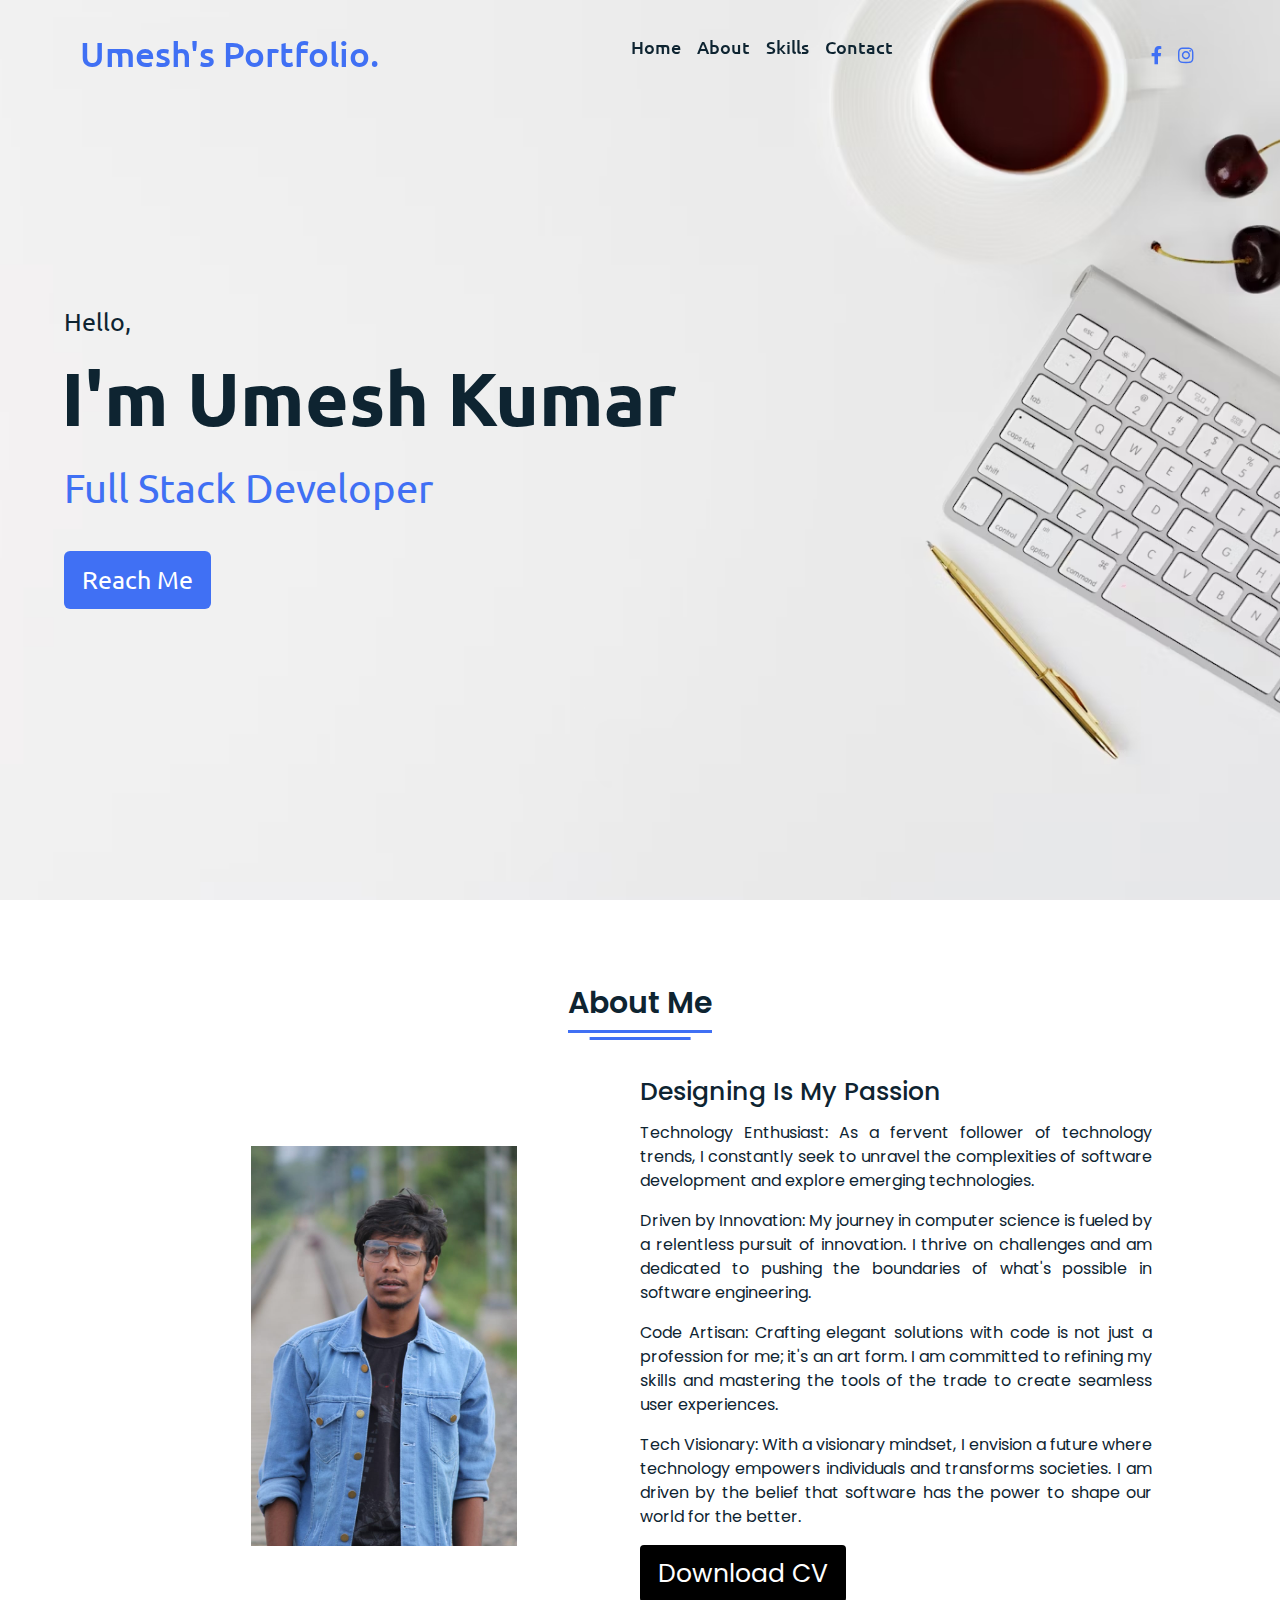
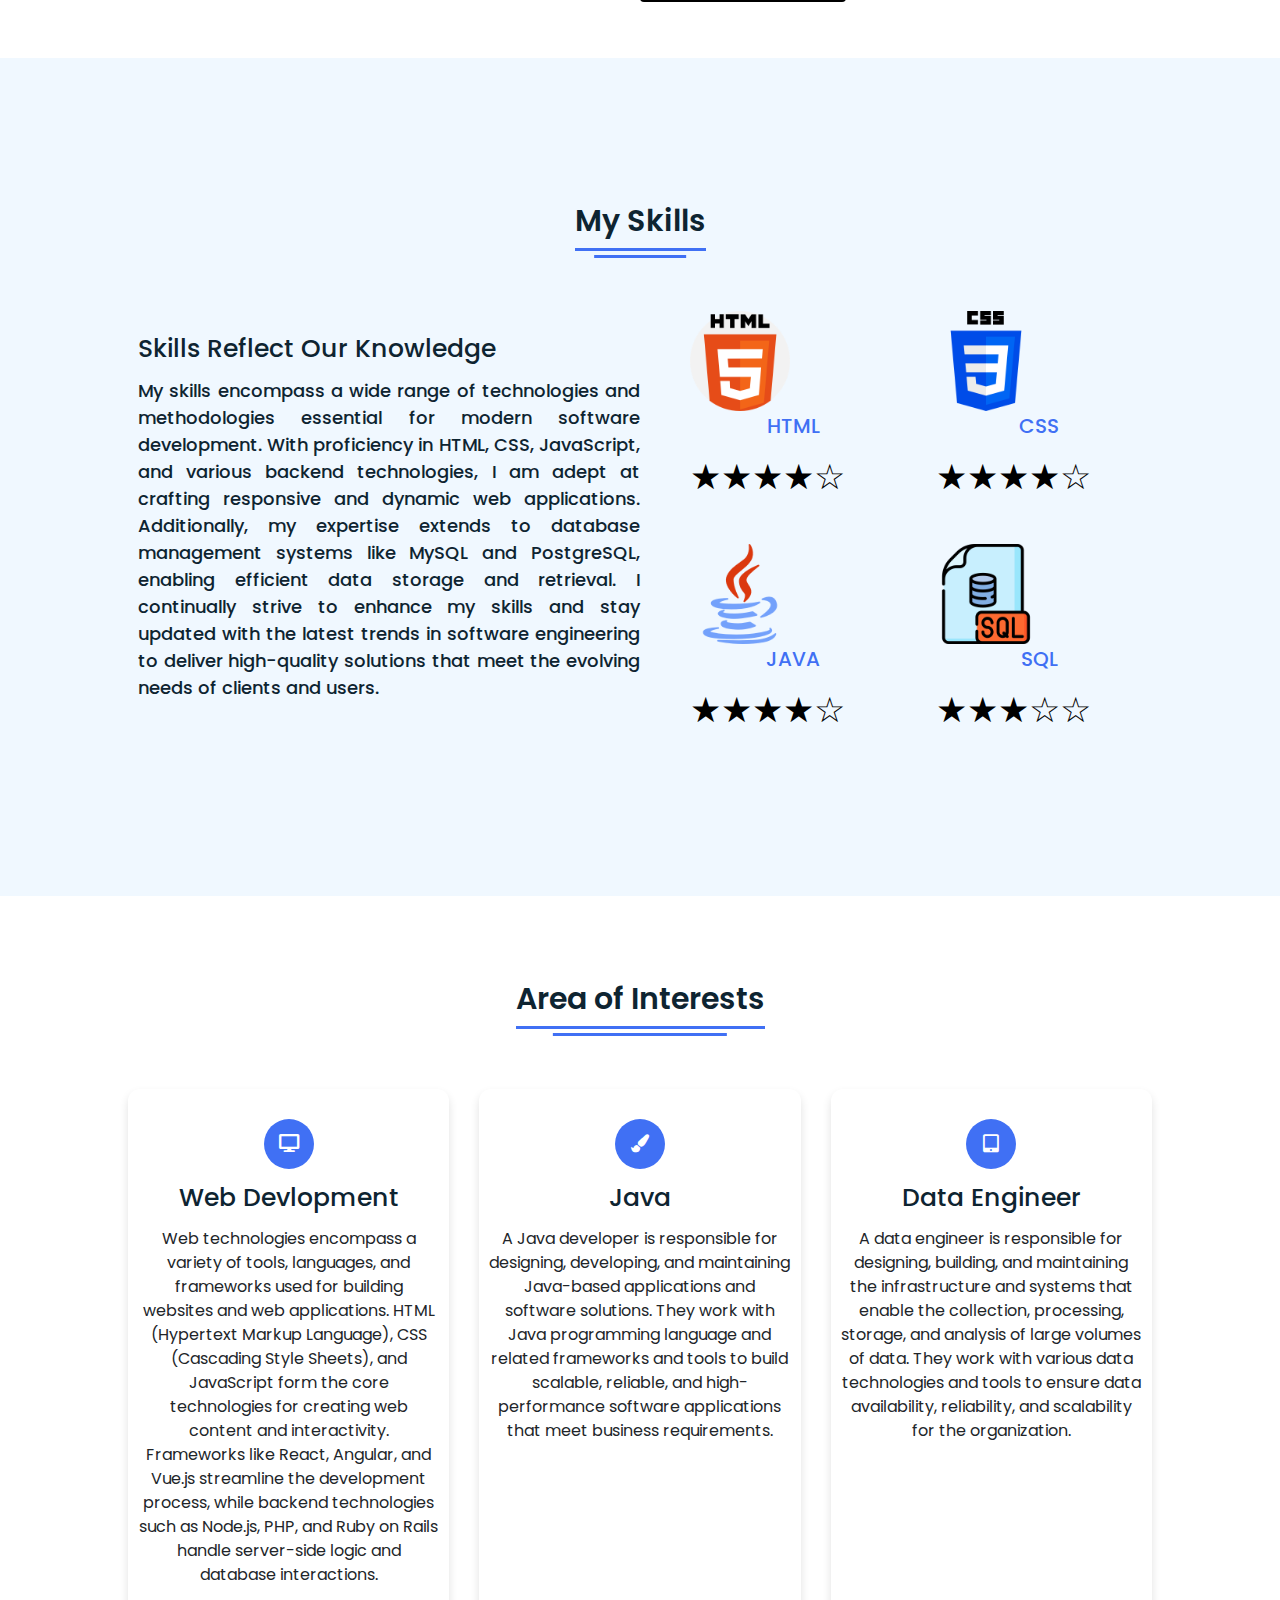
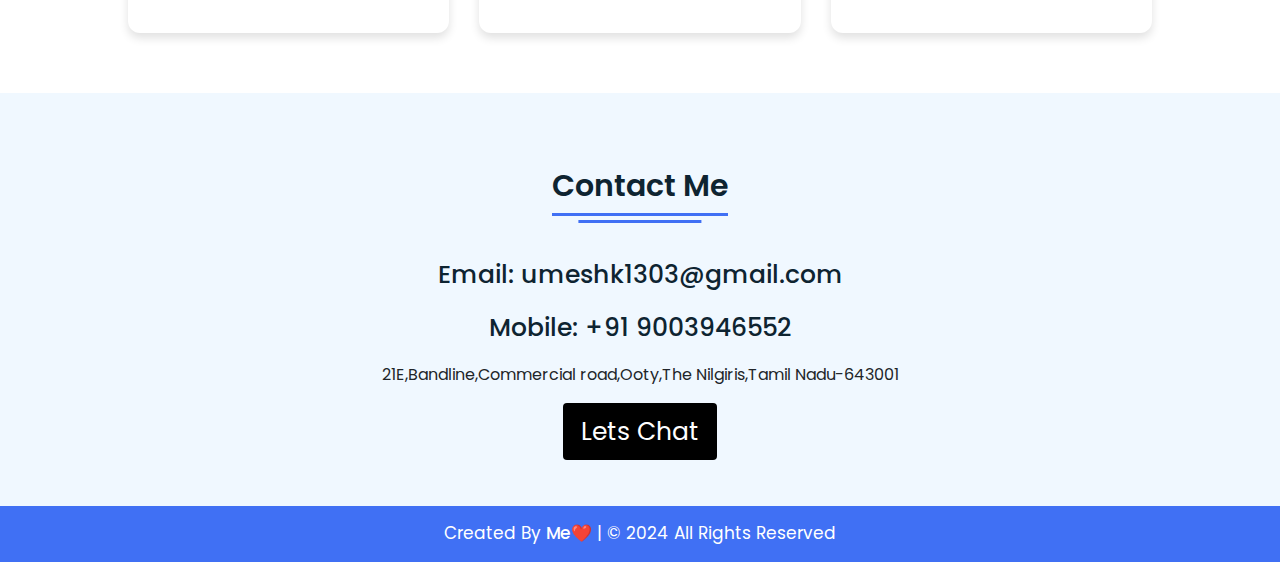
==== index.html @ ef2fad63 "Addinggg the  prcts" ====
<!DOCTYPE html>
<html lang="en" dir="ltr">
<head>
    <meta charset="UTF-8" />
    <title>Responsive Portfolio Website</title>
    <link rel="stylesheet" href="styles.css" />
    
    <link rel="stylesheet" href="https://stackpath.bootstrapcdn.com/bootstrap/4.5.2/css/bootstrap.min.css">
    
    <link rel="stylesheet" href="https://cdnjs.cloudflare.com/ajax/libs/font-awesome/5.15.2/css/all.min.css" />
    <meta name="viewport" content="width=device-width, initial-scale=1.0" />
</head>

<body>
    
    <div class="scroll-button">
        <a href="#home"><i class="fas fa-arrow-up"></i></a>
    </div>
    
    <nav>
        <div class="navbar">
            <div class="logo">
                <a href="./img/WhatsApp Image 2024-02-03 at 3.37.10 AM.jpeg">Umesh's Portfolio.</a>
            </div>
            <ul class="menu">
                <li><a href="#home">Home</a></li>
                <li><a href="#about">About</a></li>
                <li><a href="#skills">Skills</a></li>
                <li><a href="#contact">Contact</a></li>
                <div class="cancel-btn">
                    <i class="fas fa-times"></i>
                </div>
            </ul>
            <div class="media-icons">
                <a href="https://www.facebook.com/umesh.duni/"><i class="fab fa-facebook-f"></i></a>
                <a href="https://www.instagram.com/joyy._.boy_/"><i class="fab fa-instagram"></i></a>

            </div>
        </div>
        <div class="menu-btn">
            <i class="fas fa-bars"></i>
        </div>
    </nav>


    <section class="home" id="home">
        <div class="home-content">
            <div class="text">
                <div class="text-one">Hello,</div>
                <div class="text-two">I'm Umesh Kumar</div>
                <div class="text-three">Full Stack Developer</div>

            </div>
            <div class="button">

                <div class="button">
                    <a href="https://wa.me/+919003946552?text=Hi%20Umesh%21%21%21"><button>Reach Me</button></a>
                </div>
            </div>
        </div>
    </section>

    
    <section class="about" id="about">
        <div class="content">
            <div class="title"><span>About Me</span></div>
            <div class="about-details">
                <div class="col-md-6 text-center">
                    <img src="./img/WhatsApp Image 2024-02-03 at 3.37.10 AM.jpeg" alt="Umesh" class="img-fluid"
                        style="max-height: 400px;">
                </div>
                <div class="right">
                    <div class="topic">Designing Is My Passion</div>
                    <p>
                        Technology Enthusiast: As a fervent follower of technology trends, I constantly seek to unravel
                        the complexities of software development and explore emerging technologies.
                    </p>
                    <p> Driven by Innovation: My journey in computer science is fueled by a relentless pursuit of
                        innovation. I thrive on challenges and am dedicated to pushing the boundaries of what's possible
                        in software engineering.
                    </p>
                    <p> Code Artisan: Crafting elegant solutions with code is not just a profession for me; it's an art
                        form. I am committed to refining my skills and mastering the tools of the trade to create
                        seamless user experiences.
                    </p>
                    <p> Tech Visionary: With a visionary mindset, I envision a future where technology empowers
                        individuals and transforms societies. I am driven by the belief that software has the power to
                        shape our world for the better.
                    </p>
                    <div class="button">
                        <a href="./CVpdf/Umeshk1303.pdf" download>
                            <button>Download CV</button>
                        </a>

                    </div>
                </div>
            </div>
        </div>
    </section>
    <section class="skills" id="skills">
        <div class="content">
            <div class="title"><span>My Skills</span></div>
            <div class="skills-details">
                <div class="text">
                    <div class="topic">Skills Reflect Our Knowledge</div>
                    <p>My skills encompass a wide range of technologies and methodologies essential for modern software
                        development. With proficiency in HTML, CSS, JavaScript, and various backend technologies, I am
                        adept at crafting responsive and dynamic web applications. Additionally, my expertise extends to
                        database management systems like MySQL and PostgreSQL, enabling efficient data storage and
                        retrieval. I continually strive to enhance my skills and stay updated with the latest trends in
                        software engineering to deliver high-quality solutions that meet the evolving needs of clients
                        and users.</p>
                </div>
                <div class="boxes">
                    <div class="box">

                        <img src="./img/html.png" alt="HTML Logo" style="width: 100px; height: auto;">
                        <div class="topic">HTML</div>
                        <div class="star">★★★★☆</div>
                    </div>
                    <div class="box">

                        <img src="./img/css.png" alt="CSS Logo" style="width: 100px; height: auto;">
                        <div class="topic">CSS</div>
                        <div class="star">★★★★☆</div>
                    </div>
                    <div class="box">

                        <img src="./img/java.png" alt="Java Logo" style="width: 100px; height: auto;">
                        <div class="topic">JAVA</div>
                        <div class="star">★★★★☆</div>
                    </div>
                    <div class="box">
                        <img src="./img/sql.png" alt="SQL Logo" style="width: 100px; height: auto;">
                        <div class="topic">SQL</div>
                        <div class="star">★★★☆☆</div>
                    </div>
                </div>
            </div>
        </div>
    </section>

    <section class="services" id="services">
        <div class="content">
            <div class="title"><span>Area of Interests</span></div>
            <div class="boxes">
                <div class="box">
                    <div class="icon">
                        <i class="fas fa-desktop"></i>
                    </div>
                    <div class="topic">Web Devlopment</div>
                    <p>Web technologies encompass a variety of tools, languages, and frameworks used for building
                        websites and web applications. HTML (Hypertext Markup Language), CSS (Cascading Style Sheets),
                        and JavaScript form the core technologies for creating web content and interactivity. Frameworks
                        like React, Angular, and Vue.js streamline the development process, while backend technologies
                        such as Node.js, PHP, and Ruby on Rails handle server-side logic and database interactions.</p>
                </div>
                <div class="box">
                    <div class="icon">
                        <i class="fas fa-paint-brush"></i>
                    </div>

                    <div class="topic">Java</div>
                    <p>A Java developer is responsible for designing, developing, and maintaining Java-based
                        applications and software solutions. They work with Java programming language and related
                        frameworks and tools to build scalable, reliable, and high-performance software applications
                        that meet business requirements.</p>
                </div>
                <div class="box">
                    <div class="icon">
                        <i class="fas fa-tablet-alt"></i>
                    </div>
                    <div class="topic">Data Engineer</div>
                    <p>A data engineer is responsible for designing, building, and maintaining the infrastructure and
                        systems that enable the collection, processing, storage, and analysis of large volumes of data.
                        They work with various data technologies and tools to ensure data availability, reliability, and
                        scalability for the organization.</p>
                </div>

            </div>
        </div>
    </section>


    <section class="contact" id="contact">
        <div class="content">
            <div class="title"><span>Contact Me</span></div>
            <div class="text">
                <div class="topic">
                    <p>Email: umeshk1303@gmail.com</p>
                    <p>Mobile: +91 9003946552</p>
                </div>
                <p>21E,Bandline,Commercial road,Ooty,The Nilgiris,Tamil Nadu-643001</p>
                <div class="button">
                    <div class="button">
                        <a href="https://wa.me/+919003946552?text=Hello%20Umesh%21%21%21"><button>Lets Chat</button></a>
                    </div>
                </div>
            </div>
        </div>
        </div>
    </section>


    <footer>
        <div class="text">
            <span>Created By <a href="#">Me❤️</a> | &#169; 2024 All Rights Reserved</span>
        </div>
    </footer>
    <script src="https://code.jquery.com/jquery-3.5.1.slim.min.js"></script>
    <script src="https://cdn.jsdelivr.net/npm/@popperjs/core@2.5.4/dist/umd/popper.min.js"></script>
    <script src="https://stackpath.bootstrapcdn.com/bootstrap/4.5.2/js/bootstrap.min.js"></script>
    <script src="script.js"></script>
</body>

</html>
---- styles.css ----
@import url('https://fonts.googleapis.com/css2?family=Poppins:wght@400;500;600;700&family=Ubuntu:wght@400;500;700&display=swap');

* {
    margin: 0;
    padding: 0;
    box-sizing: border-box;
    text-decoration: none;
    scroll-behavior: smooth;
}


::-webkit-scrollbar {
    width: 10px;
}

::-webkit-scrollbar-track {
    background: #f1f1f1;
}

::-webkit-scrollbar-thumb {
    background: #6e93f7;
    border-radius: 12px;
    transition: all 0.3s ease;
}

::-webkit-scrollbar-thumb:hover {
    background: #4070f4;
}


nav {
    position: fixed;
    width: 100%;
    padding: 20px 0;
    z-index: 998;
    transition: all 0.3s ease;
    font-family: 'Ubuntu', sans-serif;
}

nav.sticky {
    background: #4070f4;
    padding: 13px 0;
}

nav .navbar {
    width: 90%;
    display: flex;
    justify-content: space-between;
    align-items: center;
    margin: auto;
}

nav .navbar .logo a {
    font-weight: 500;
    font-size: 35px;
    color: #4070f4;
}

nav.sticky .navbar .logo a {
    color: #fff;
}

nav .navbar .menu {
    display: flex;
    position: relative;
}

nav .navbar .menu li {
    list-style: none;
    margin: 0 8px;
}

.navbar .menu a {
    font-size: 18px;
    font-weight: 500;
    color: #0E2431;
    padding: 6px 0;
    transition: all 0.4s ease;
}

.navbar .menu a:hover {
    color: #4070f4;
}

nav.sticky .menu a {
    color: #FFF;
}

nav.sticky .menu a:hover {
    color: #0E2431;
}

.navbar .media-icons a {
    color: #4070f4;
    font-size: 18px;
    margin: 0 6px;
}

nav.sticky .media-icons a {
    color: #FFF;
}


nav .menu-btn,
.navbar .menu .cancel-btn {
    position: absolute;
    color: #fff;
    right: 30px;
    top: 20px;
    font-size: 20px;
    cursor: pointer;
    transition: all 0.3s ease;
    display: none;
}

nav .menu-btn {
    color: #4070f4;
}

nav.sticky .menu-btn {
    color: #FFF;
}

.navbar .menu .menu-btn {
    color: #fff;
}


.home {
    height: 100vh;
    width: 100%;
    background: url("img/Background.avif") no-repeat;
    background-size: cover;
    background-position: center;
    background-attachment: fixed;
    font-family: 'Ubuntu', sans-serif;
}

.home .home-content {
    width: 90%;
    height: 100%;
    margin: auto;
    display: flex;
    flex-direction: column;
    justify-content: center;
}

.home .text-one {
    font-size: 25px;
    color: #0E2431;
}

.home .text-two {
    color: #0E2431;
    font-size: 75px;
    font-weight: 600;
    margin-left: -3px;
}

.home .text-three {
    font-size: 40px;
    margin: 5px 0;
    color: #4070f4;
}

.home .text-four {
    font-size: 23px;
    margin: 5px 0;
    color: #0E2431;
}

.home .button {
    margin: 14px 0;
}

.home .button button {
    outline: none;
    padding: 8px 16px;
    border-radius: 6px;
    font-size: 25px;
    font-weight: 400;
    background: #4070f4;
    color: #fff;
    cursor: pointer;
    border: 2px solid transparent;
    transition: all 0.4s ease;
}

.home .button button:hover {
    border-color: #4070f4;
    background-color: #fff;
    color: #4070f4;
}

section {
    padding-top: 40px;
}

section .content {
    width: 80%;
    margin: 40px auto;
    font-family: 'Poppins', sans-serif;
}

.about .about-details {
    display: flex;
    justify-content: space-between;
    align-items: center;
}

section .title {
    display: flex;
    justify-content: center;
    margin-bottom: 40px;
}

section .title span {
    color: #0E2431;
    font-size: 30px;
    font-weight: 600;
    position: relative;
    padding-bottom: 8px;
}

section .title span::before,
section .title span::after {
    content: '';
    position: absolute;
    height: 3px;
    width: 100%;
    background: #4070f4;
    left: 0;
    bottom: 0;
}

section .title span::after {
    bottom: -7px;
    width: 70%;
    left: 50%;
    transform: translateX(-50%);
}

.about .about-details .left {
    width: 45%;
}

.about .left img {
    height: 400px;
    width: 400px;
    object-fit: cover;
    border-radius: 12px;
}

.about-details .right {
    width: 55%;
}

section .topic {
    color: #0E2431;
    font-size: 25px;
    font-weight: 500;
    margin-bottom: 10px;
}

.about-details .right p {
    text-align: justify;
    color: #0E2431;
}

section .button {
    margin: 16px 0;
}

section .button button {
    outline: none;
    padding: 8px 16px;
    border-radius: 4px;
    font-size: 25px;
    font-weight: 400;
    background: black;
    color: #fff;
    border: 2px solid transparent;
    cursor: pointer;
    transition: all 0.4s ease;
}

section .button button:hover {
    border-color: #4070f4;
    background-color: #fff;
    color: #4070f4;
}

/* My Skills CSS */
.skills {
    background: #F0F8FF;
    padding: 60px 0;
    ;
}

.skills .content {
    padding: 40px 0;
}

.skills .skills-details {
    display: flex;
    justify-content: space-between;
    align-items: center;
}

.skills-details .text {
    width: 50%;
}

.skills-details p {
    color: #0E2431;
    text-align: justify;
}

.skills .skills-details {
    display: flex;
    align-items: center;
    margin: 0 10px;
}

.skills-details .num {
    color: #0E2431;
    font-size: 80px;
}

.skills-details {
    color: #0E2431;
    margin-left: 20px;
    font-size: 18px;
    font-weight: 500;
    margin: 0 6px;
}

.skills-details .boxes {
    width: 45%;
    display: flex;
    flex-wrap: wrap;
    justify-content: space-between;
}

.skills-details .box {
    width: calc(100% / 2 - 20px);
    margin: 20px 0;
}

.skills-details .boxes .topic {
    font-size: 20px;
    color: #4070f4;
    text-align: center;
}

.skills-details .boxes .star {
    font-size: 35px;
    color: black;
}


/* My Services CSS */
.services .boxes {
    display: flex;
    flex-wrap: wrap;
    justify-content: space-between;
}

.services .boxes .box {
    margin: 20px 0;
    width: calc(100% / 3 - 20px);
    text-align: center;
    border-radius: 12px;
    padding: 30px 10px;
    box-shadow: 0 5px 10px rgba(0, 0, 0, 0.12);
    cursor: default;
    transition: all 0.4s ease;
}

.services .boxes .box:hover {
    background: #4070f4;
    color: #fff;
}

.services .boxes .box .icon {
    height: 50px;
    width: 50px;
    background: #4070f4;
    border-radius: 50%;
    text-align: center;
    line-height: 50px;
    font-size: 18px;
    color: #fff;
    margin: 0 auto 10px auto;
    transition: all 0.4s ease;
}

.boxes .box:hover .icon {
    background-color: #fff;
    color: #4070f4;
}

.services .boxes .box:hover .topic,
.services .boxes .box:hover p {
    color: #0E2431;
    transition: all 0.4s ease;
}

.services .boxes .box:hover .topic,
.services .boxes .box:hover p {
    color: #fff;
}

/* Contact Me CSS */
.contact {
    background: #F0F8FF;
}

.contact .content {
    margin: 0 auto;
    padding: 30px 0;
}

.contact .text {
    width: 80%;
    text-align: center;
    margin: auto;
}

/* Footer CSS */
footer {
    background: #4070f4;
    padding: 15px 0;
    text-align: center;
    font-family: 'Poppins', sans-serif;
}

footer .text span {
    font-size: 17px;
    font-weight: 400;
    color: #fff;
}

footer .text span a {
    font-weight: 500;
    color: #FFF;
}

footer .text span a:hover {
    text-decoration: underline;
}

/* Scroll TO Top Button CSS */
.scroll-button a {
    position: fixed;
    bottom: 20px;
    right: 20px;
    color: #fff;
    background: #4070f4;
    padding: 7px 12px;
    ;
    font-size: 18px;
    border-radius: 6px;
    box-shadow: rgba(0, 0, 0, 0.15);
    display: none;
}

/* Responsive Media Query */
@media (max-width: 1190px) {
    section .content {
        width: 85%;
    }
}

@media (max-width: 1000px) {
    .about .about-details {
        justify-content: center;
        flex-direction: column;
    }

    .about .about-details .left {
        display: flex;
        justify-content: center;
        width: 100%;
    }

    .about-details .right {
        width: 90%;
        margin: 40px 0;
    }

    .services .boxes .box {
        margin: 20px 0;
        width: calc(100% / 2 - 20px);
    }
}

@media (max-width: 900px) {
    .about .left img {
        height: 350px;
        width: 350px;
    }
}

@media (max-width: 750px) {
    nav .navbar {
        width: 90%;
    }

    nav .navbar .menu {
        position: fixed;
        left: -100%;
        top: 0;
        background: #0E2431;
        height: 100vh;
        max-width: 400px;
        width: 100%;
        padding-top: 60px;
        flex-direction: column;
        align-items: center;
        transition: all 0.5s ease;
    }

    .navbar.active .menu {
        left: 0;
    }

    nav .navbar .menu a {
        font-size: 23px;
        display: block;
        color: #fff;
        margin: 10px 0;
    }

    nav.sticky .menu a:hover {
        color: #4070f4;
    }

    nav .navbar .media-icons {
        display: none;
    }

    nav .menu-btn,
    .navbar .menu .cancel-btn {
        display: block;
    }

    .home .text-two {
        font-size: 65px;
    }

    .home .text-three {
        font-size: 35px;
    }

    .skills .skills-details {
        align-items: center;
        justify-content: center;
        flex-direction: column;
    }

    .skills-details .text {
        width: 100%;
        margin-bottom: 50px;
    }

    .skills-details .boxes {
        justify-content: center;
        align-items: center;
        width: 100%;
    }

    .services .boxes .box {
        margin: 20px 0;
        width: 100%;
    }

    .contact .text {
        width: 100%;
    }
}

@media (max-width: 500px) {
    .home .text-two {
        font-size: 55px;
    }

    .home .text-three {
        font-size: 33px;
    }

    .skills-details .boxes .per {
        font-size: 50px;
        color: #4070f4;
    }
}
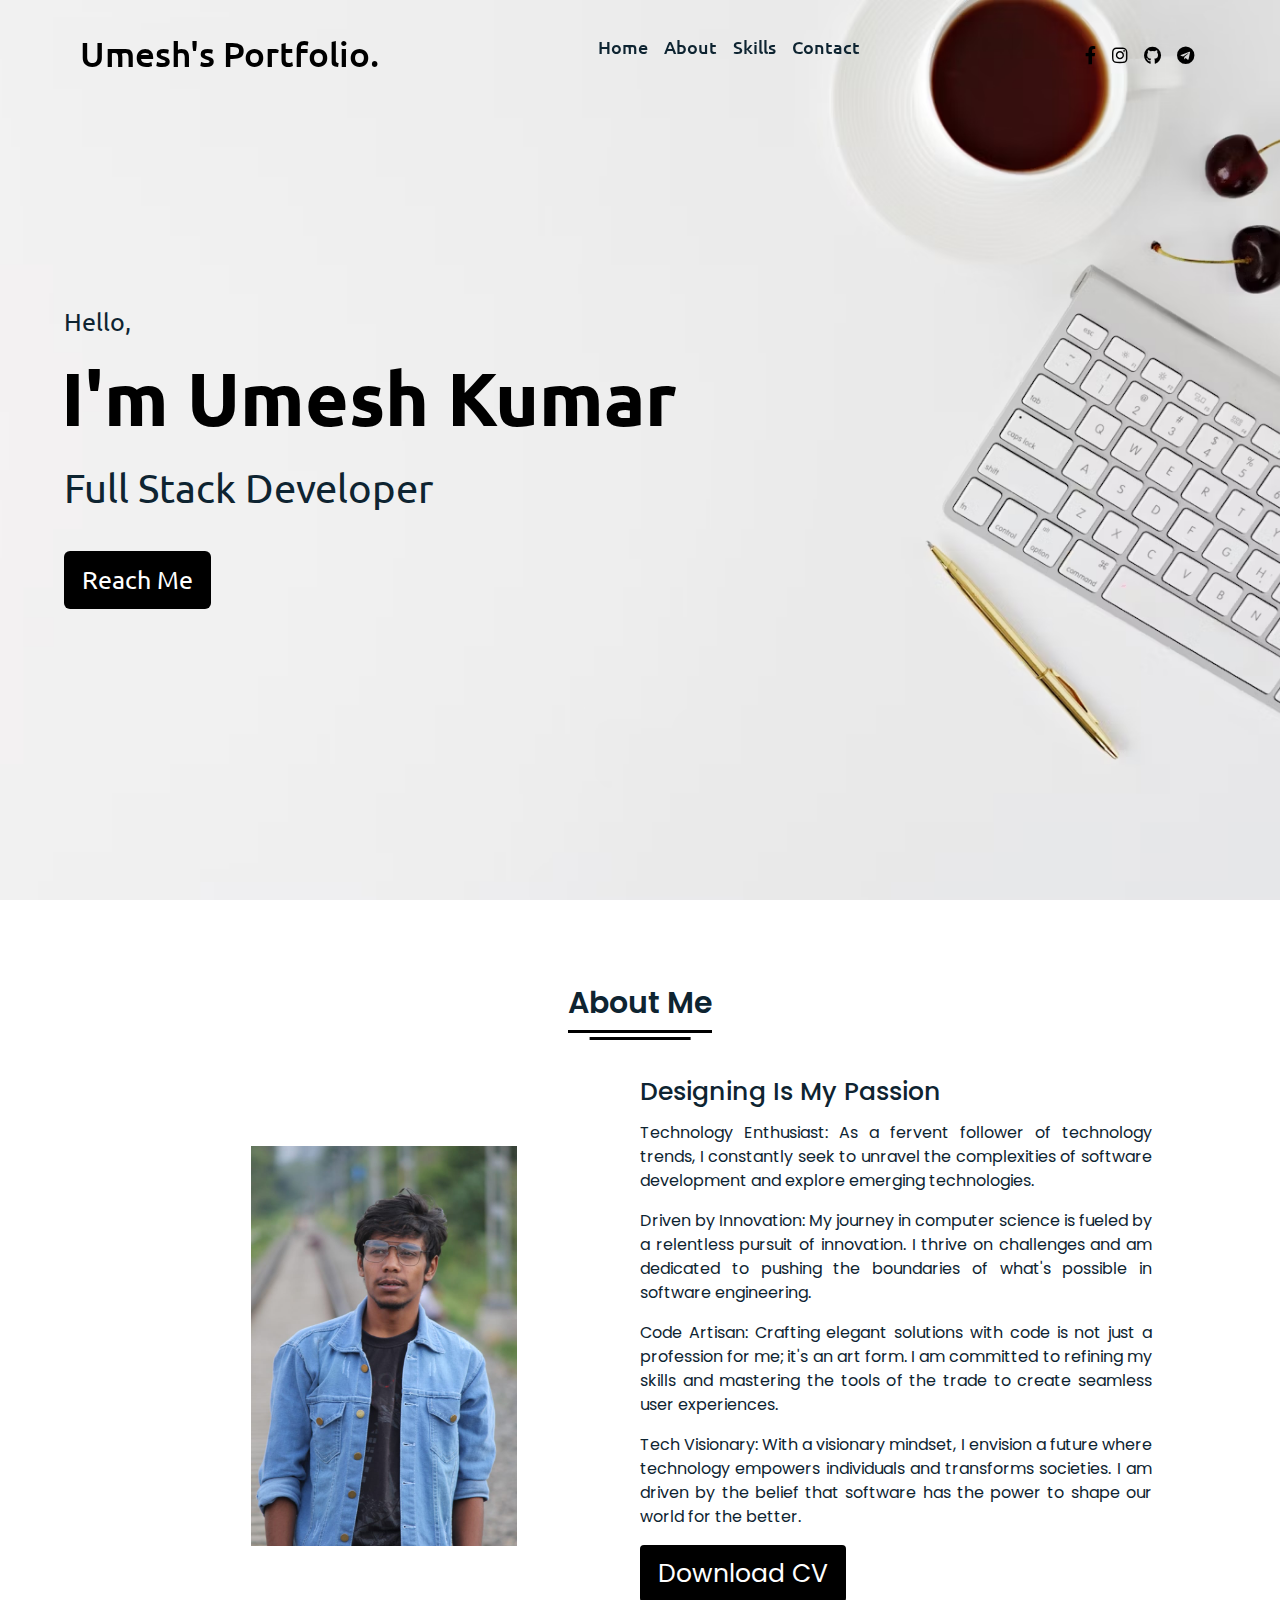
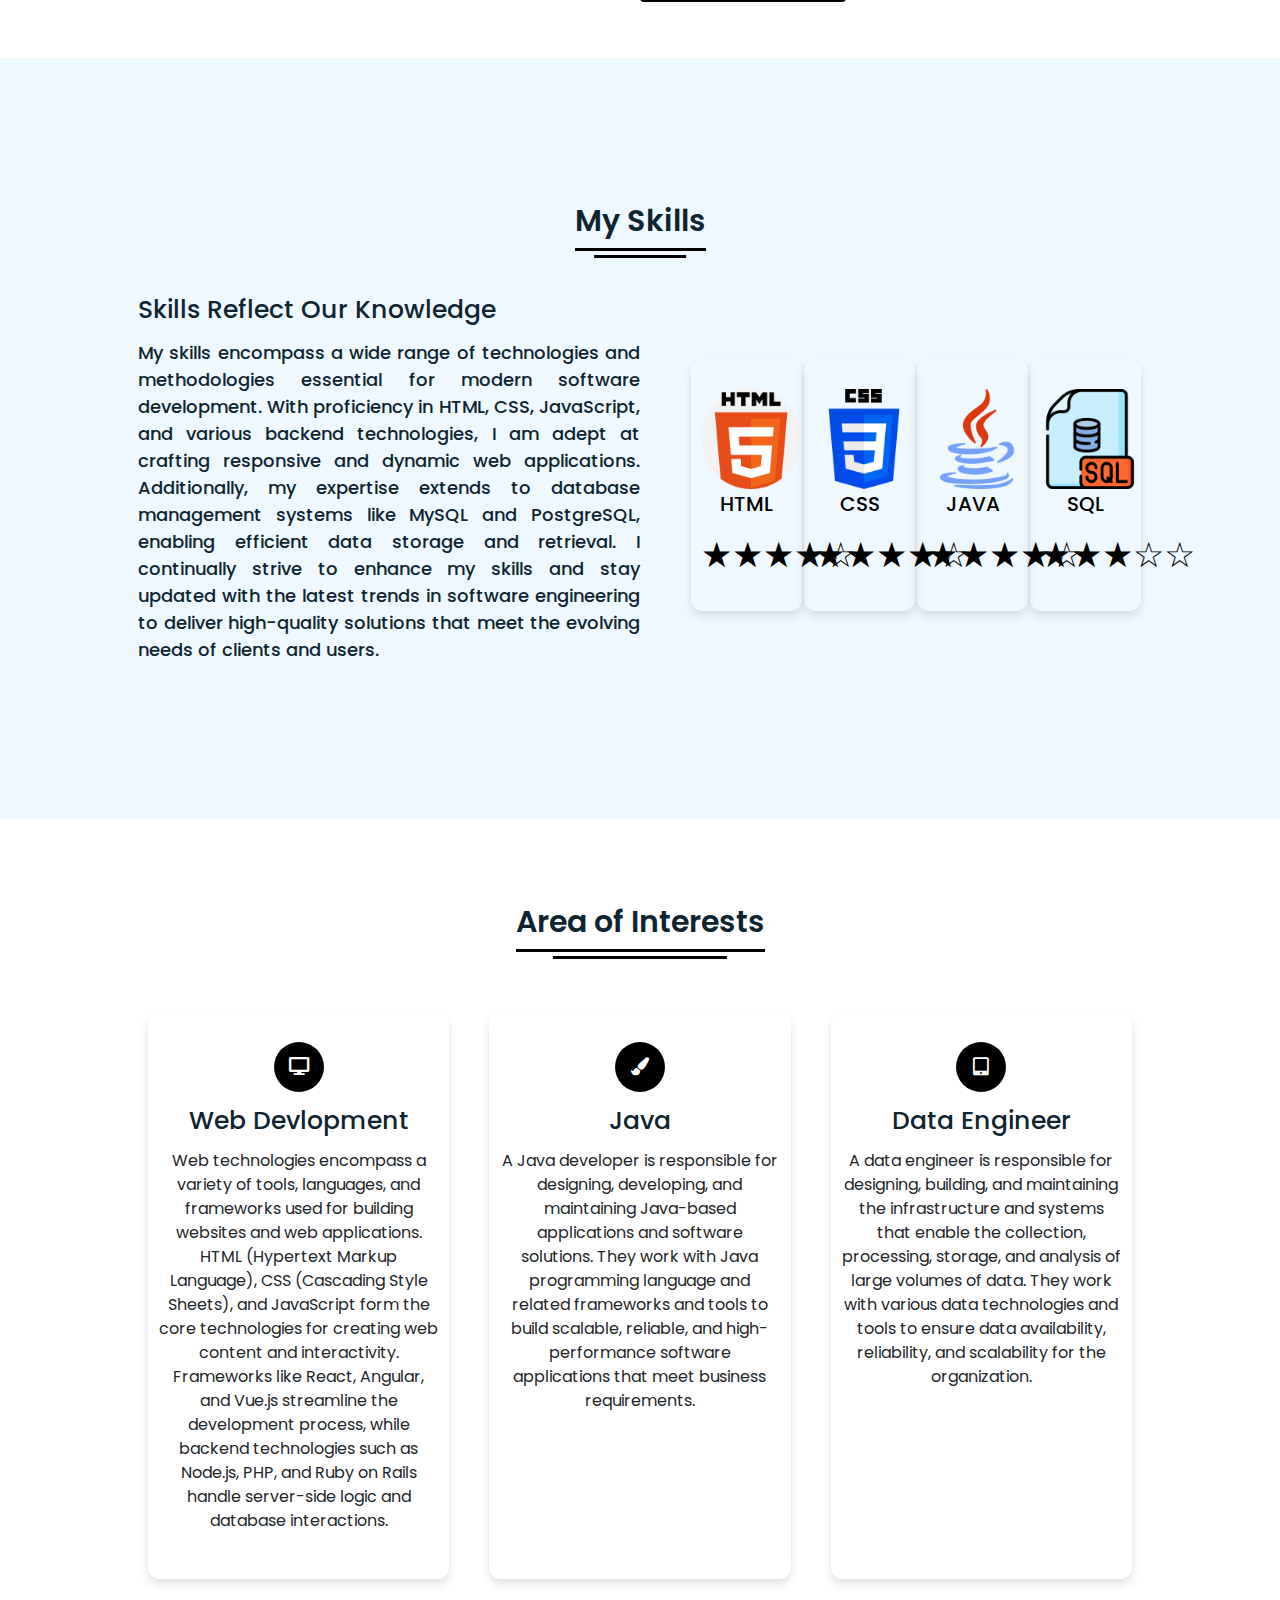
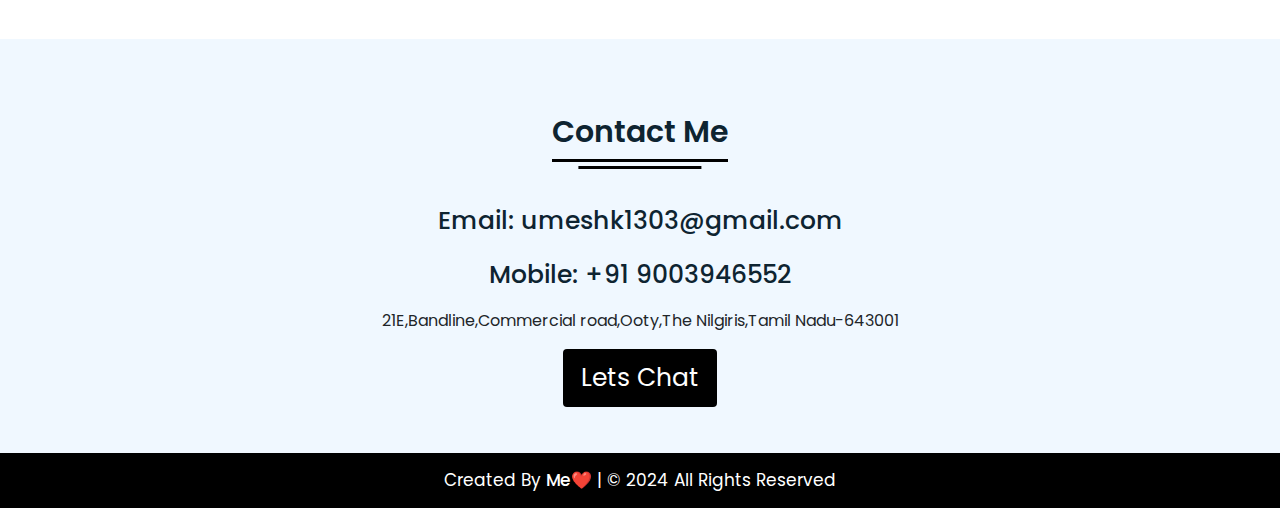
==== commit 6d424438: "Adnggggg thee  prcs" ====
--- a/index.html
+++ b/index.html
@@ -34,8 +34,10 @@
             <div class="media-icons">
                 <a href="https://www.facebook.com/umesh.duni/"><i class="fab fa-facebook-f"></i></a>
                 <a href="https://www.instagram.com/joyy._.boy_/"><i class="fab fa-instagram"></i></a>
-
-            </div>
+                <a href="https://github.com/Umesh1304"><i class="fab fa-github"></i></a>
+                <a href="https://t.me/Umeshluffy"><i class="fab fa-telegram"></i></a>
+            </div>
+            
         </div>
         <div class="menu-btn">
             <i class="fas fa-bars"></i>
@@ -69,6 +71,7 @@
                     <img src="./img/WhatsApp Image 2024-02-03 at 3.37.10 AM.jpeg" alt="Umesh" class="img-fluid"
                         style="max-height: 400px;">
                 </div>
+                
                 <div class="right">
                     <div class="topic">Designing Is My Passion</div>
                     <p>
@@ -132,6 +135,7 @@
                     </div>
                     <div class="box">
                         <img src="./img/sql.png" alt="SQL Logo" style="width: 100px; height: auto;">
+                        <div class="details">
                         <div class="topic">SQL</div>
                         <div class="star">★★★☆☆</div>
                     </div>
--- a/styles.css
+++ b/styles.css
@@ -19,13 +19,13 @@
 }
 
 ::-webkit-scrollbar-thumb {
-    background: #6e93f7;
+    background:black;
     border-radius: 12px;
     transition: all 0.3s ease;
 }
 
 ::-webkit-scrollbar-thumb:hover {
-    background: #4070f4;
+    background: black;
 }
 
 
@@ -39,7 +39,7 @@
 }
 
 nav.sticky {
-    background: #4070f4;
+    background:black;
     padding: 13px 0;
 }
 
@@ -54,7 +54,7 @@
 nav .navbar .logo a {
     font-weight: 500;
     font-size: 35px;
-    color: #4070f4;
+    color: black;
 }
 
 nav.sticky .navbar .logo a {
@@ -80,7 +80,7 @@
 }
 
 .navbar .menu a:hover {
-    color: #4070f4;
+    color: black;
 }
 
 nav.sticky .menu a {
@@ -88,11 +88,11 @@
 }
 
 nav.sticky .menu a:hover {
-    color: #0E2431;
+    color:greenyellow;
 }
 
 .navbar .media-icons a {
-    color: #4070f4;
+    color: black;
     font-size: 18px;
     margin: 0 6px;
 }
@@ -115,7 +115,7 @@
 }
 
 nav .menu-btn {
-    color: #4070f4;
+    color: whitesmoke;
 }
 
 nav.sticky .menu-btn {
@@ -130,7 +130,7 @@
 .home {
     height: 100vh;
     width: 100%;
-    background: url("img/Background.avif") no-repeat;
+    background: url("./img/Background.avif") no-repeat;
     background-size: cover;
     background-position: center;
     background-attachment: fixed;
@@ -152,7 +152,7 @@
 }
 
 .home .text-two {
-    color: #0E2431;
+    color: black;
     font-size: 75px;
     font-weight: 600;
     margin-left: -3px;
@@ -161,7 +161,7 @@
 .home .text-three {
     font-size: 40px;
     margin: 5px 0;
-    color: #4070f4;
+    color: #0E2431;
 }
 
 .home .text-four {
@@ -180,7 +180,7 @@
     border-radius: 6px;
     font-size: 25px;
     font-weight: 400;
-    background: #4070f4;
+    background: black;
     color: #fff;
     cursor: pointer;
     border: 2px solid transparent;
@@ -188,9 +188,9 @@
 }
 
 .home .button button:hover {
-    border-color: #4070f4;
+    border-color: red;
     background-color: #fff;
-    color: #4070f4;
+    color:black;
 }
 
 section {
@@ -229,7 +229,7 @@
     position: absolute;
     height: 3px;
     width: 100%;
-    background: #4070f4;
+    background: black;
     left: 0;
     bottom: 0;
 }
@@ -251,6 +251,7 @@
     object-fit: cover;
     border-radius: 12px;
 }
+
 
 .about-details .right {
     width: 55%;
@@ -286,9 +287,9 @@
 }
 
 section .button button:hover {
-    border-color: #4070f4;
+    border-color: black;
     background-color: #fff;
-    color: #4070f4;
+    color:black;
 }
 
 /* My Skills CSS */
@@ -350,7 +351,7 @@
 
 .skills-details .boxes .topic {
     font-size: 20px;
-    color: #4070f4;
+    color: black;
     text-align: center;
 }
 
@@ -367,9 +368,9 @@
     justify-content: space-between;
 }
 
-.services .boxes .box {
-    margin: 20px 0;
-    width: calc(100% / 3 - 20px);
+.boxes .box {
+    margin: 20px auto; 
+    width: calc(100% / 3 - 40px); 
     text-align: center;
     border-radius: 12px;
     padding: 30px 10px;
@@ -378,15 +379,16 @@
     transition: all 0.4s ease;
 }
 
+
 .services .boxes .box:hover {
-    background: #4070f4;
+    background: black;
     color: #fff;
 }
 
 .services .boxes .box .icon {
     height: 50px;
     width: 50px;
-    background: #4070f4;
+    background: black;
     border-radius: 50%;
     text-align: center;
     line-height: 50px;
@@ -398,7 +400,7 @@
 
 .boxes .box:hover .icon {
     background-color: #fff;
-    color: #4070f4;
+    color: #0E2431;
 }
 
 .services .boxes .box:hover .topic,
@@ -412,7 +414,7 @@
     color: #fff;
 }
 
-/* Contact Me CSS */
+
 .contact {
     background: #F0F8FF;
 }
@@ -430,7 +432,7 @@
 
 /* Footer CSS */
 footer {
-    background: #4070f4;
+    background: black;
     padding: 15px 0;
     text-align: center;
     font-family: 'Poppins', sans-serif;
@@ -457,7 +459,7 @@
     bottom: 20px;
     right: 20px;
     color: #fff;
-    background: #4070f4;
+    background:grey;
     padding: 7px 12px;
     ;
     font-size: 18px;
@@ -534,11 +536,12 @@
     }
 
     nav.sticky .menu a:hover {
-        color: #4070f4;
+        color: black;
     }
 
     nav .navbar .media-icons {
-        display: none;
+        display: flex;
+        margin-top: 10px; 
     }
 
     nav .menu-btn,
@@ -590,8 +593,21 @@
         font-size: 33px;
     }
 
-    .skills-details .boxes .per {
-        font-size: 50px;
-        color: #4070f4;
-    }
+    .skills-details .boxes .star {
+        font-size: 10px;
+        color: black;
+    }
+    .boxes {
+        display: flex;
+        flex-wrap: wrap;
+        justify-content: space-between; /* Aligns the boxes with space between them */
+    }
+    
+    @media (max-width: 750px) {
+        .boxes .box {
+            width: calc(50% - 40px); /* Adjust for the left and right margins */
+            margin-bottom: 20px; /* Adds space between the rows */
+        }
+    }
+       
 }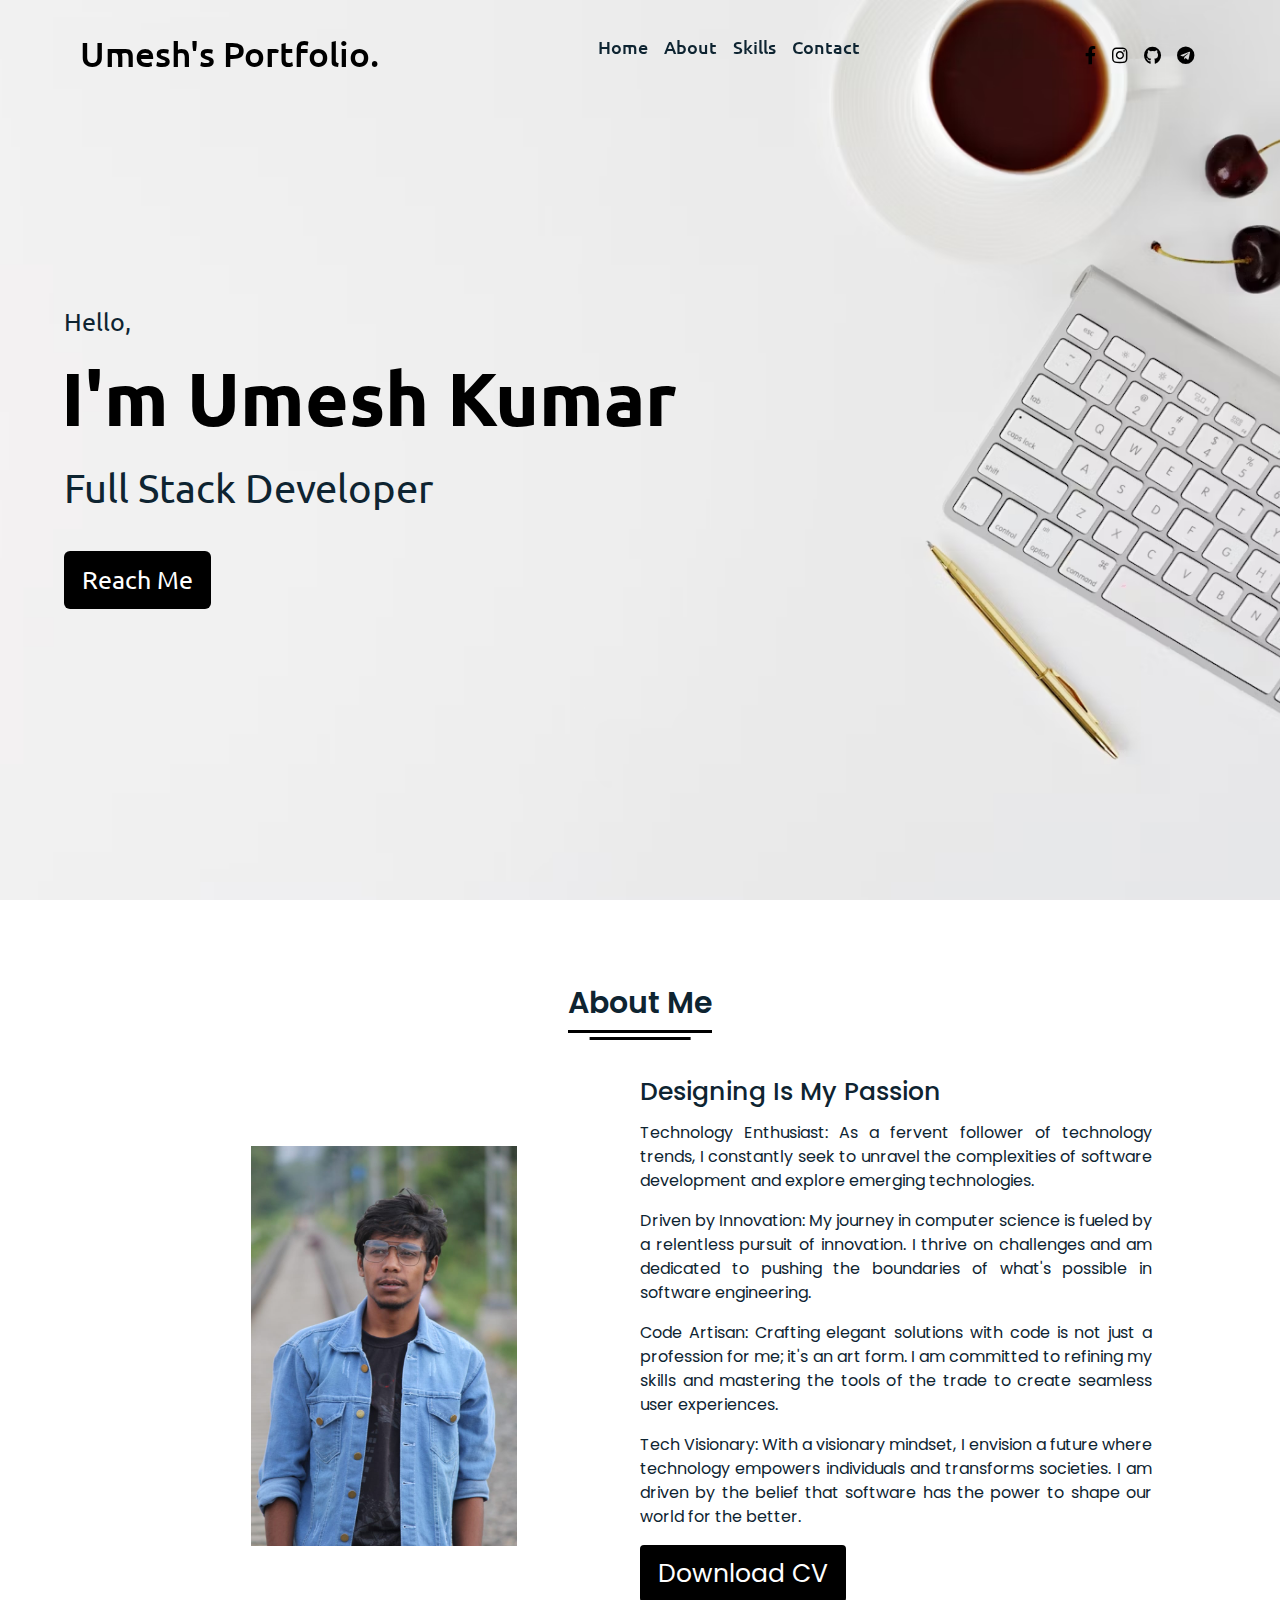
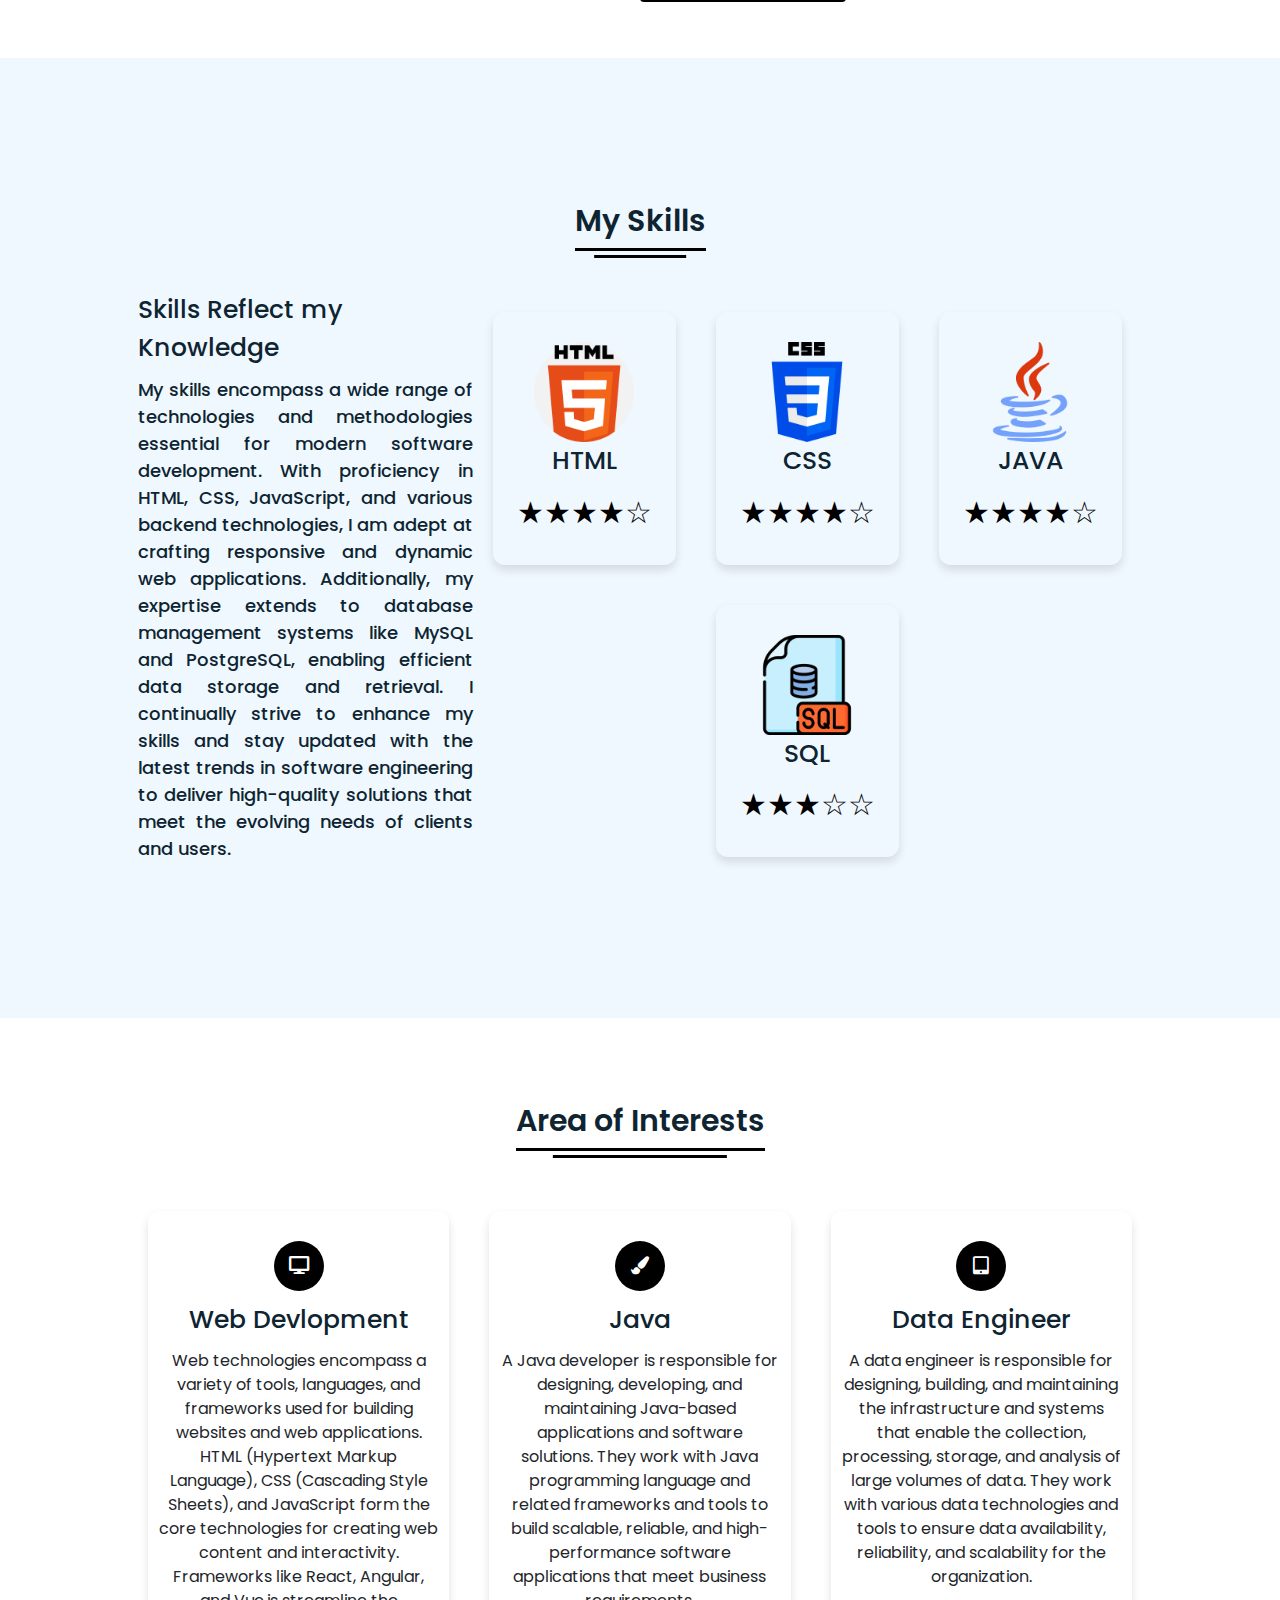
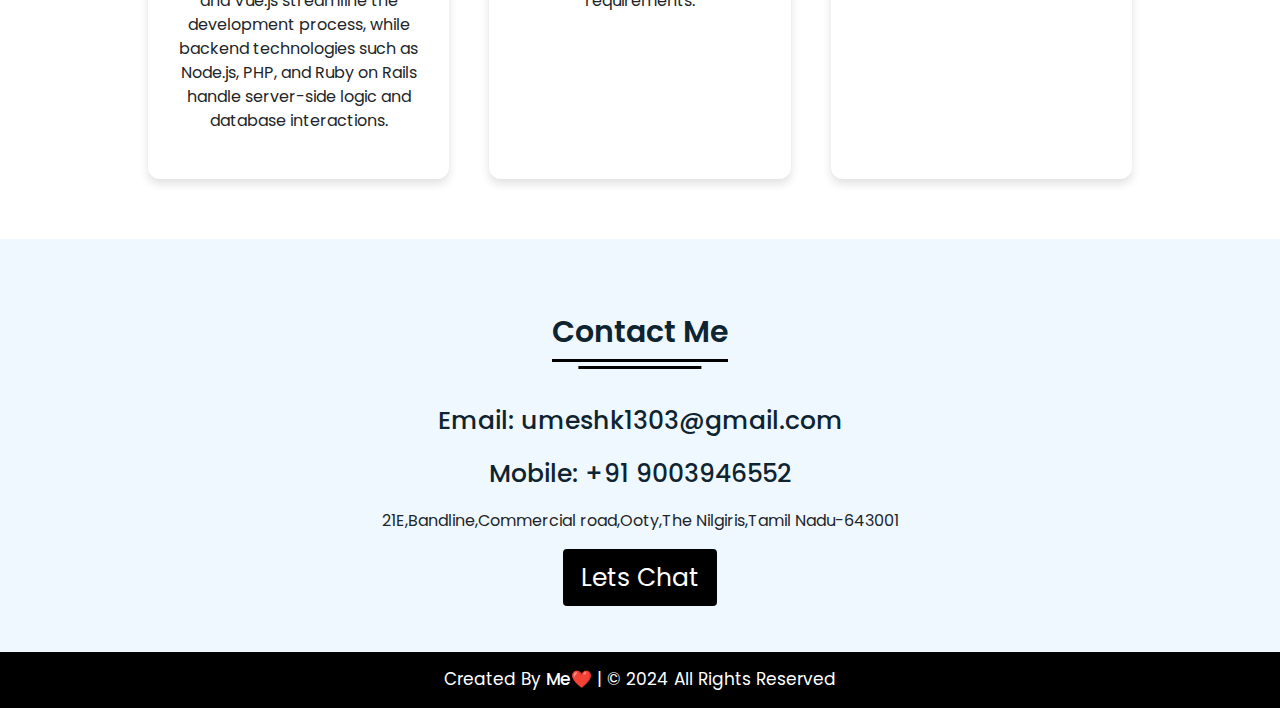
==== commit 0aacb8c5: "Update index.html" ====
--- a/index.html
+++ b/index.html
@@ -105,7 +105,7 @@
             <div class="title"><span>My Skills</span></div>
             <div class="skills-details">
                 <div class="text">
-                    <div class="topic">Skills Reflect Our Knowledge</div>
+                    <div class="topic">Skills Reflect my Knowledge</div>
                     <p>My skills encompass a wide range of technologies and methodologies essential for modern software
                         development. With proficiency in HTML, CSS, JavaScript, and various backend technologies, I am
                         adept at crafting responsive and dynamic web applications. Additionally, my expertise extends to
@@ -217,4 +217,4 @@
     <script src="script.js"></script>
 </body>
 
-</html>+</html>
--- a/styles.css
+++ b/styles.css
@@ -296,7 +296,6 @@
 .skills {
     background: #F0F8FF;
     padding: 60px 0;
-    ;
 }
 
 .skills .content {
@@ -338,27 +337,38 @@
 }
 
 .skills-details .boxes {
-    width: 45%;
+    width: 100%; /* Adjusted for responsiveness */
     display: flex;
     flex-wrap: wrap;
-    justify-content: space-between;
+    justify-content: center; /* Center the boxes */
 }
 
 .skills-details .box {
-    width: calc(100% / 2 - 20px);
-    margin: 20px 0;
-}
-
-.skills-details .boxes .topic {
-    font-size: 20px;
+    width: calc(33.33% - 40px); /* Adjusted for responsiveness */
+    margin: 20px 20px; /* Adjusted for spacing */
+    text-align: center;
+    border-radius: 12px;
+    padding: 30px 10px;
+    box-shadow: 0 5px 10px rgba(0, 0, 0, 0.12);
+    cursor: pointer;
+    transition: all 0.4s ease;
+}
+
+.skills-details .box:hover {
+    border: 2px solid black;
+    box-shadow: 0 0 20px black;
+}
+.skills-details .boxes .star {
+    font-size: 30px; 
     color: black;
-    text-align: center;
-}
-
-.skills-details .boxes .star {
-    font-size: 35px;
-    color: black;
-}
+}
+
+@media (max-width: 768px) {
+    .skills-details .box {
+        width: calc(50% - 40px); 
+    }
+}
+
 
 
 /* My Services CSS */
@@ -600,13 +610,13 @@
     .boxes {
         display: flex;
         flex-wrap: wrap;
-        justify-content: space-between; /* Aligns the boxes with space between them */
+        justify-content: space-between; 
     }
     
     @media (max-width: 750px) {
         .boxes .box {
-            width: calc(50% - 40px); /* Adjust for the left and right margins */
-            margin-bottom: 20px; /* Adds space between the rows */
+            width: calc(50% - 40px);
+            margin-bottom: 20px;
         }
     }
        
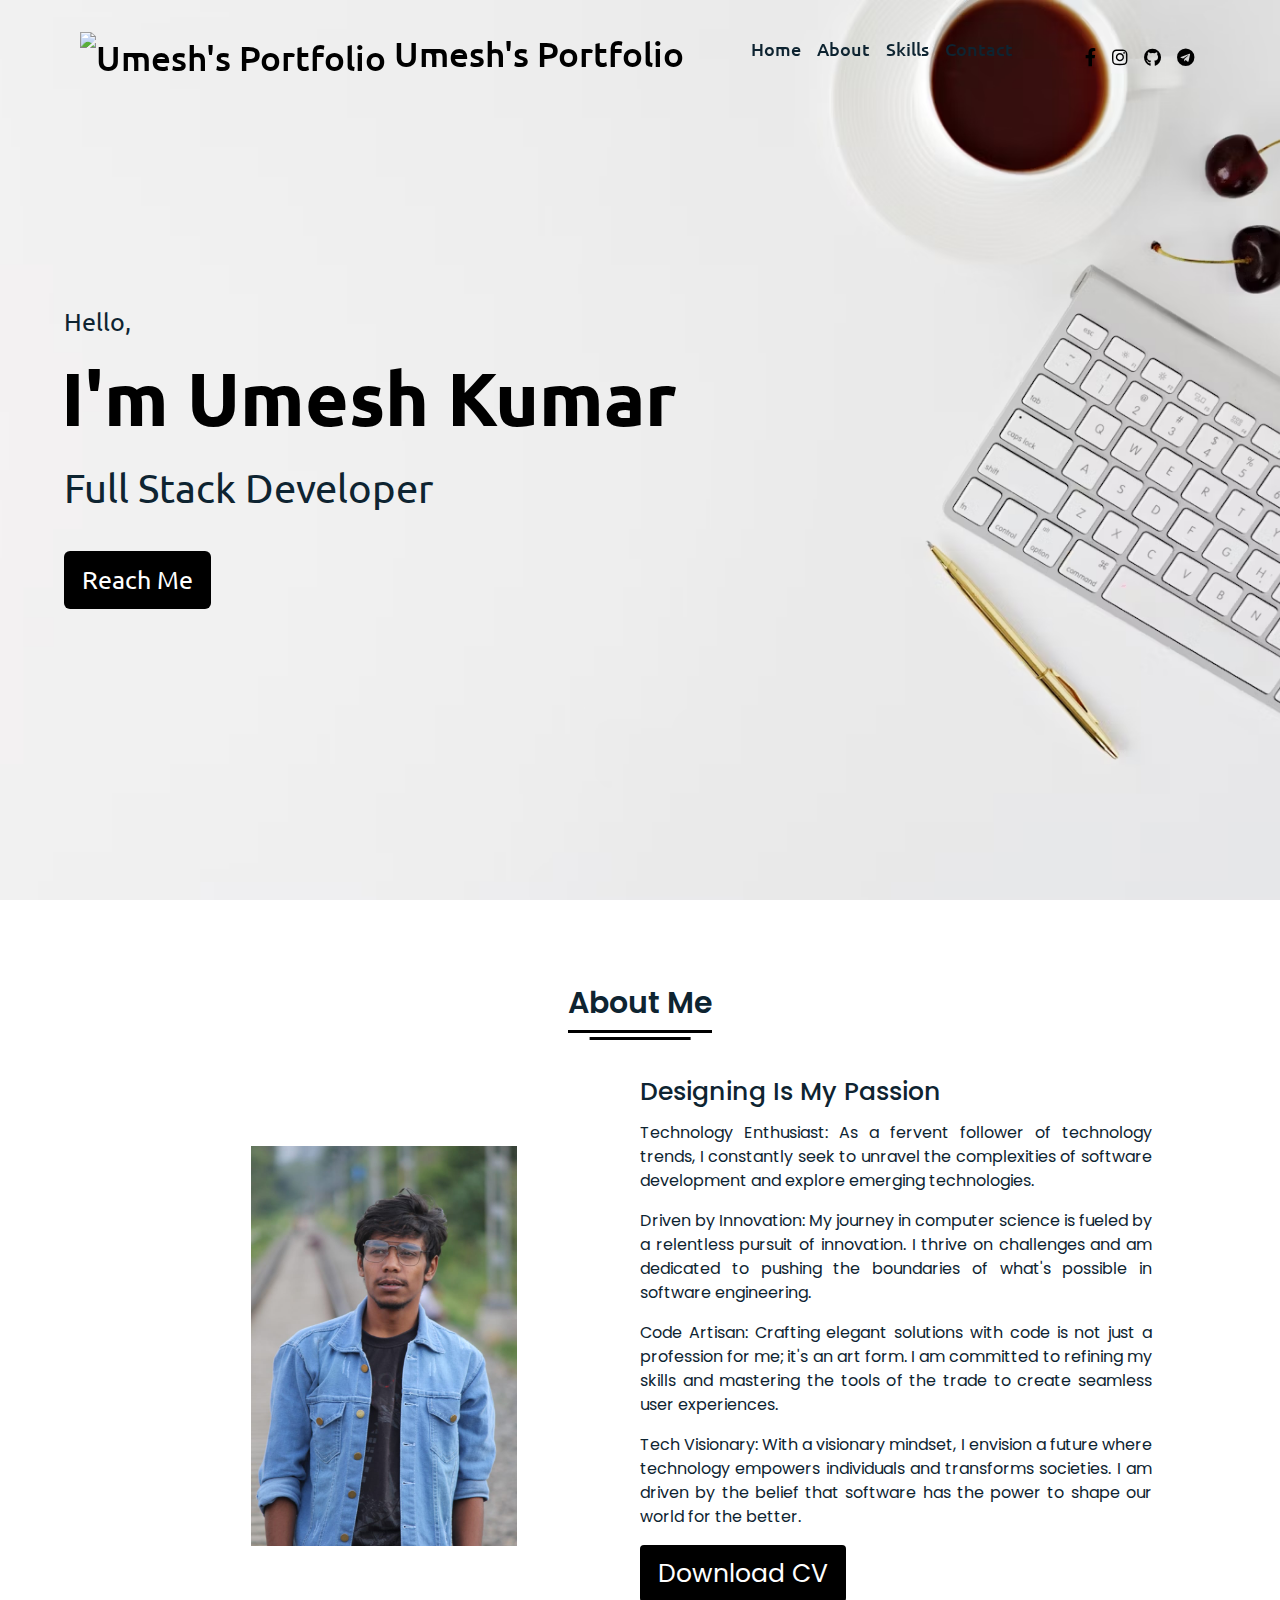
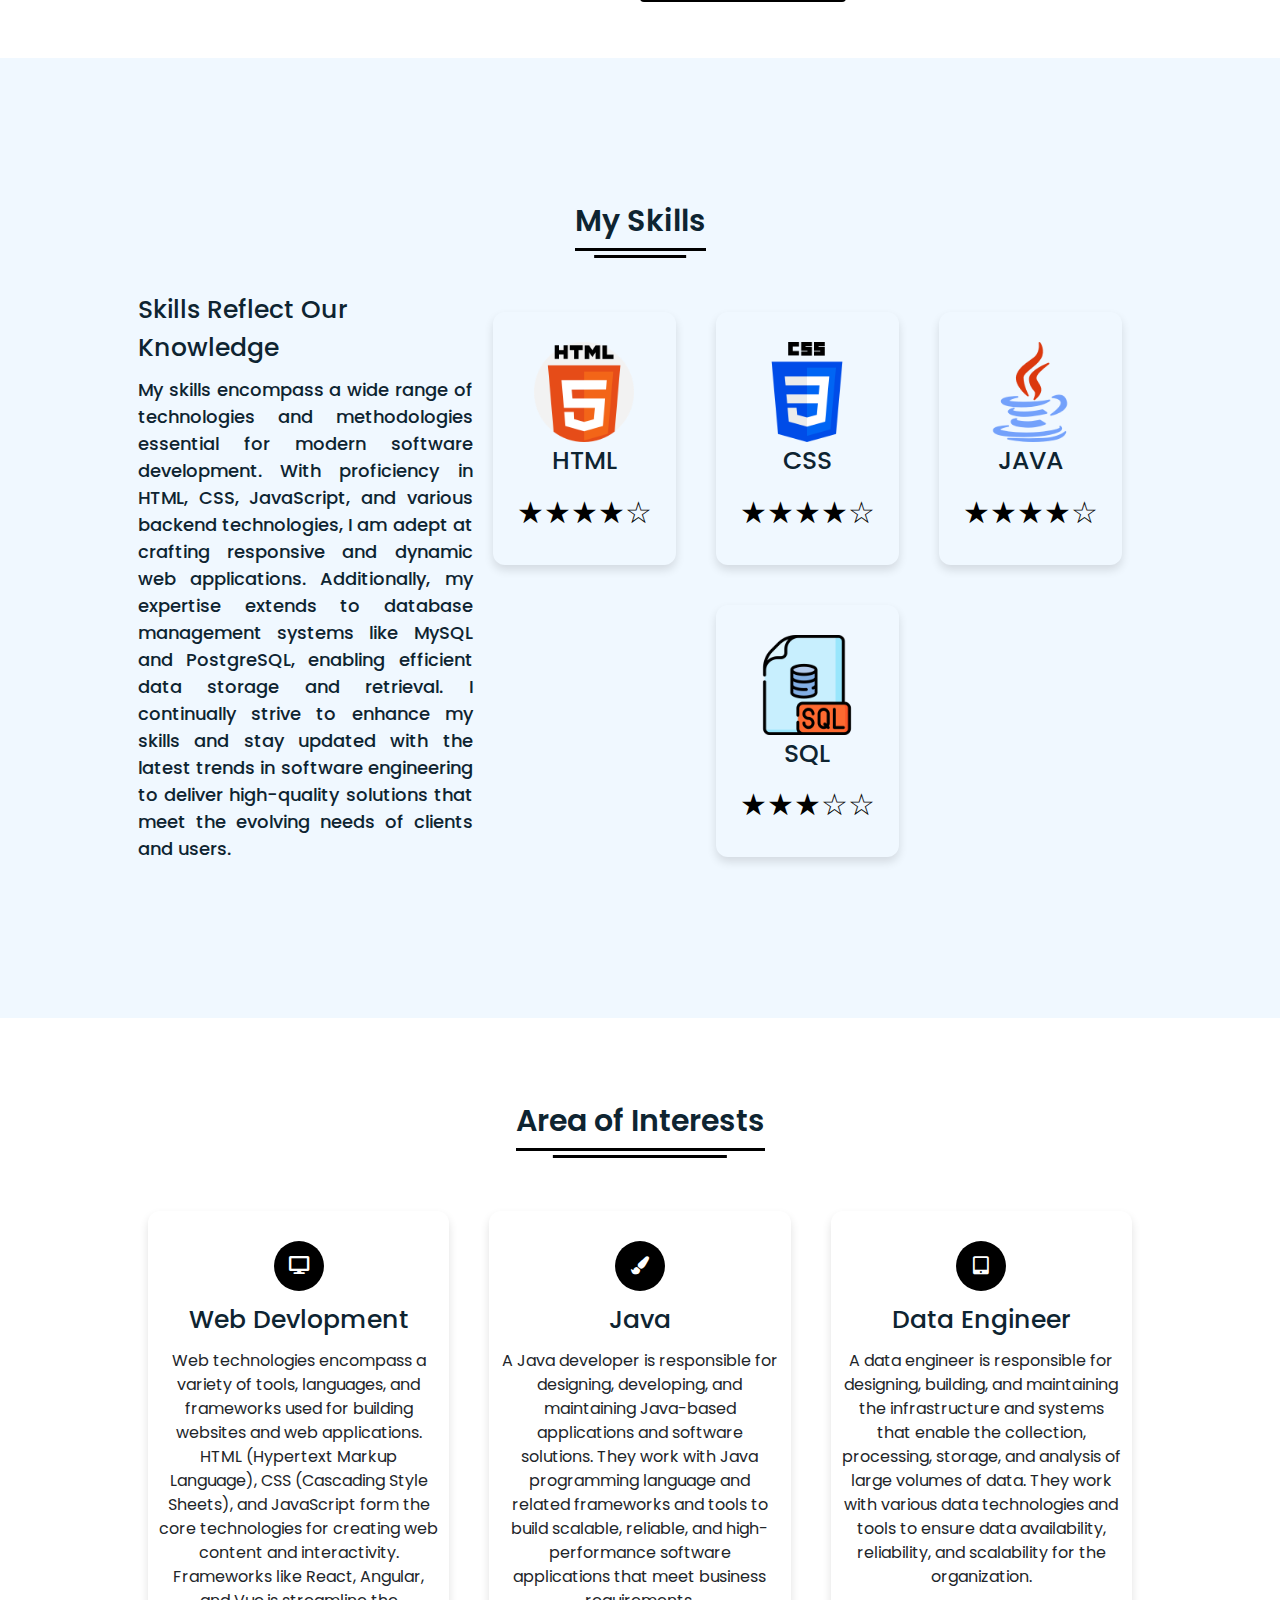
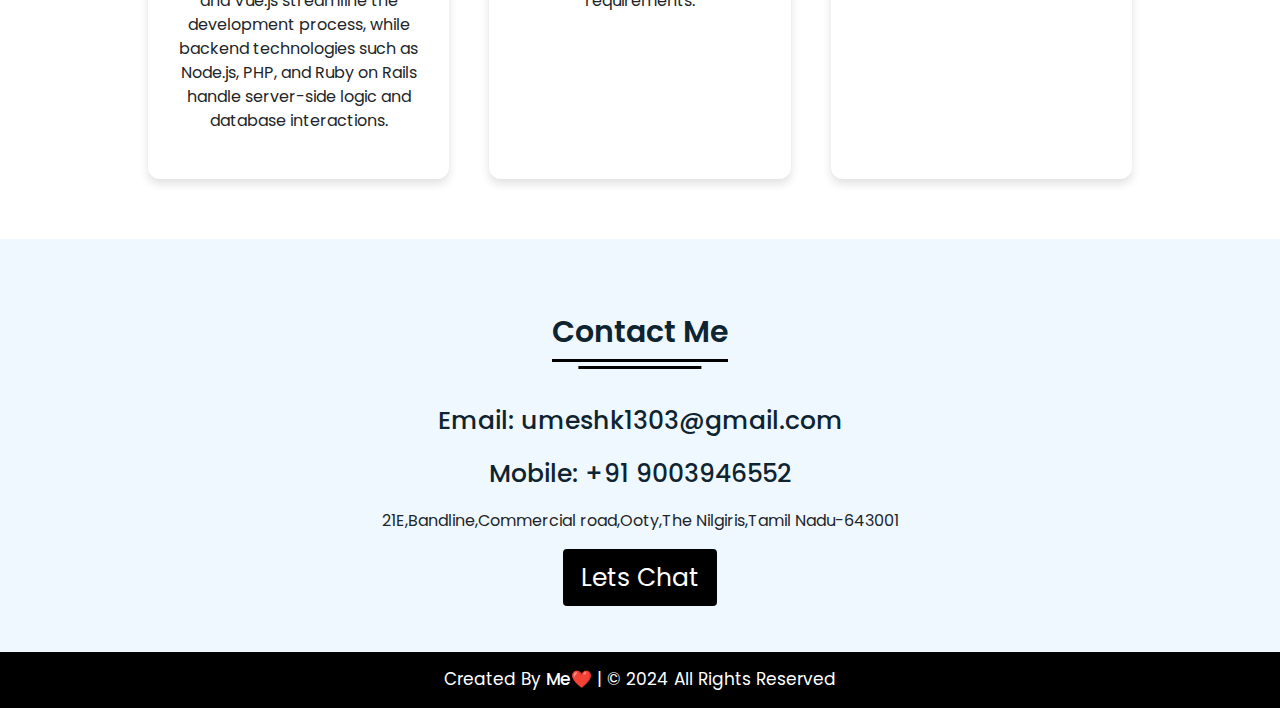
==== commit 401571ad: "my Portfolio" ====
--- a/index.html
+++ b/index.html
@@ -9,10 +9,11 @@
     
     <link rel="stylesheet" href="https://cdnjs.cloudflare.com/ajax/libs/font-awesome/5.15.2/css/all.min.css" />
     <meta name="viewport" content="width=device-width, initial-scale=1.0" />
+    <link rel="icon" type="Image/x-icon" href="./img/logo.png">
 </head>
 
 <body>
-    
+
     <div class="scroll-button">
         <a href="#home"><i class="fas fa-arrow-up"></i></a>
     </div>
@@ -20,8 +21,13 @@
     <nav>
         <div class="navbar">
             <div class="logo">
-                <a href="./img/WhatsApp Image 2024-02-03 at 3.37.10 AM.jpeg">Umesh's Portfolio.</a>
-            </div>
+                <a href="https://umeshkumar-pf.netlify.app/">
+                    <img src="./img/logoGif.gif" alt="Umesh's Portfolio">
+                    <a href="https://umeshkumar-pf.netlify.app/">Umesh's Portfolio</a>
+                </a>
+            </div>
+            
+            
             <ul class="menu">
                 <li><a href="#home">Home</a></li>
                 <li><a href="#about">About</a></li>
@@ -105,7 +111,7 @@
             <div class="title"><span>My Skills</span></div>
             <div class="skills-details">
                 <div class="text">
-                    <div class="topic">Skills Reflect my Knowledge</div>
+                    <div class="topic">Skills Reflect Our Knowledge</div>
                     <p>My skills encompass a wide range of technologies and methodologies essential for modern software
                         development. With proficiency in HTML, CSS, JavaScript, and various backend technologies, I am
                         adept at crafting responsive and dynamic web applications. Additionally, my expertise extends to
@@ -217,4 +223,4 @@
     <script src="script.js"></script>
 </body>
 
-</html>
+</html>--- a/styles.css
+++ b/styles.css
@@ -7,6 +7,10 @@
     box-sizing: border-box;
     text-decoration: none;
     scroll-behavior: smooth;
+}
+.logo img {
+    width: 50px; 
+    height: 50px; 
 }
 
 
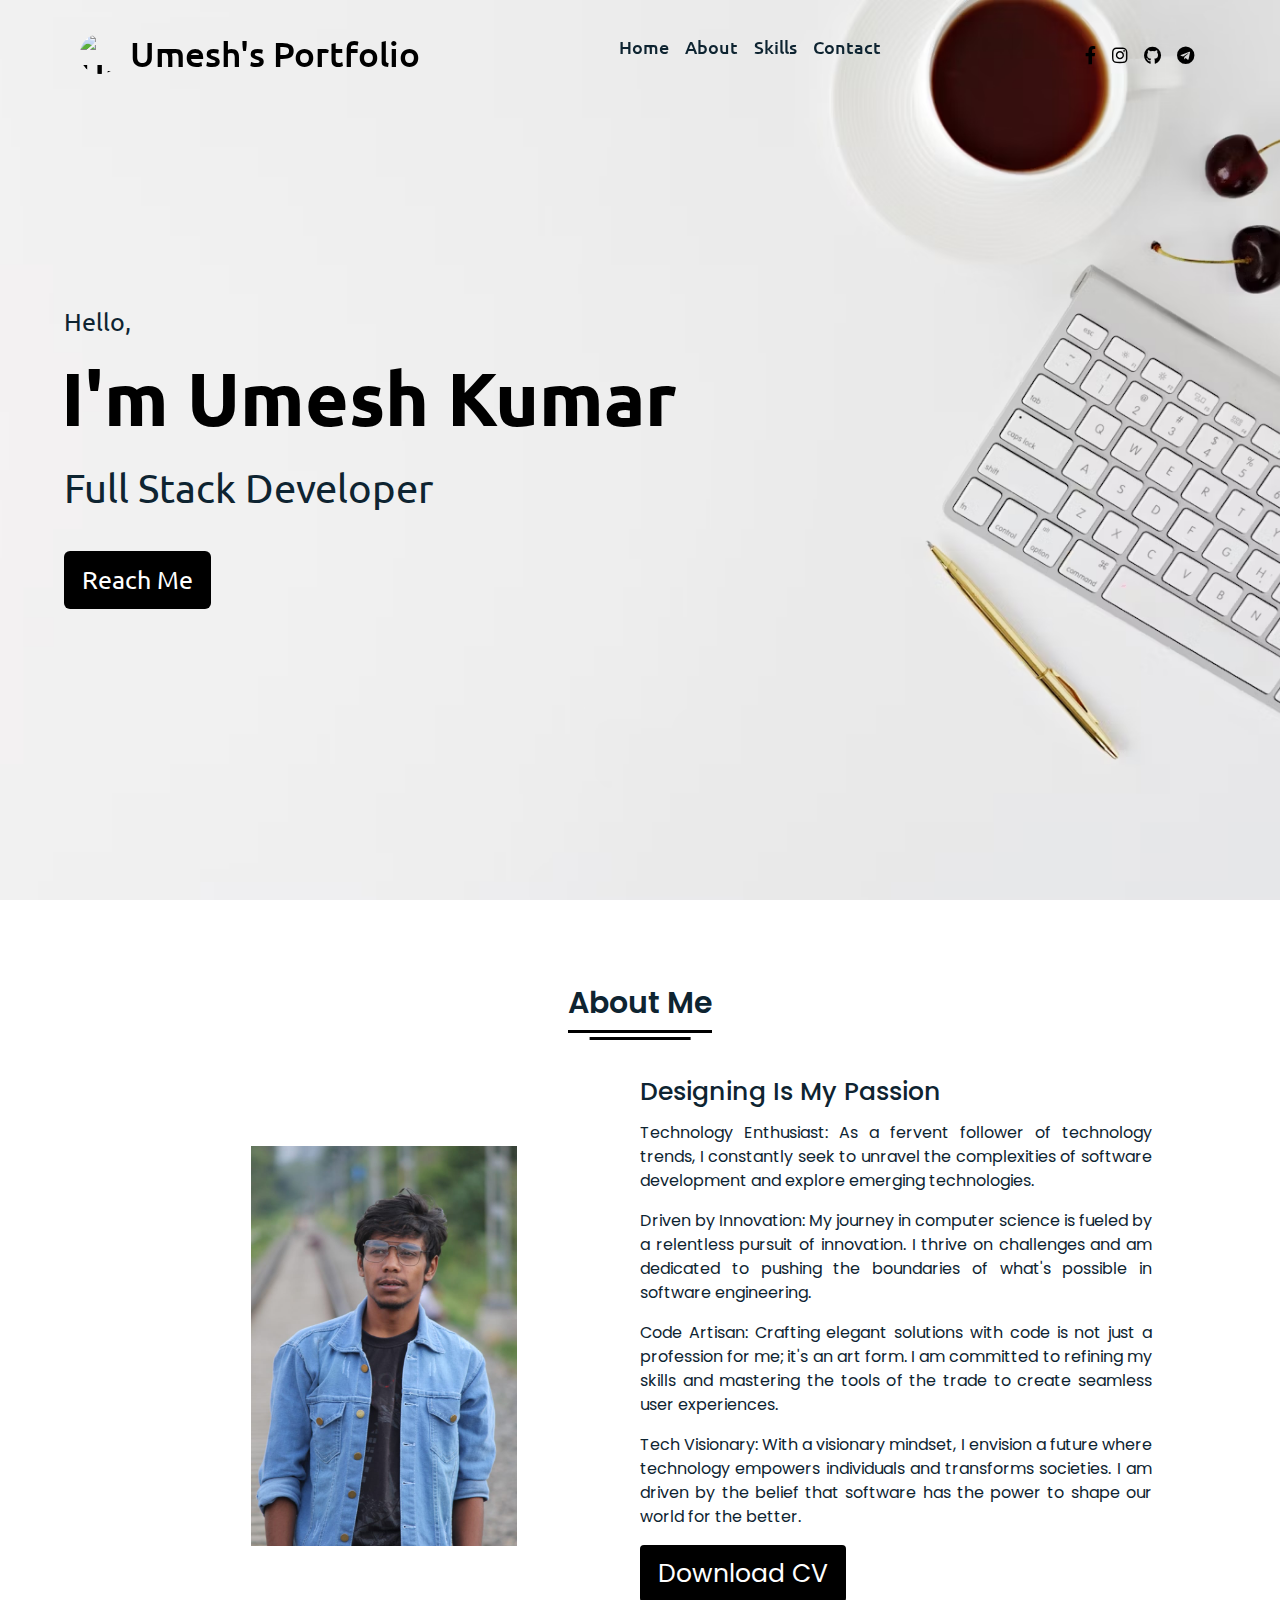
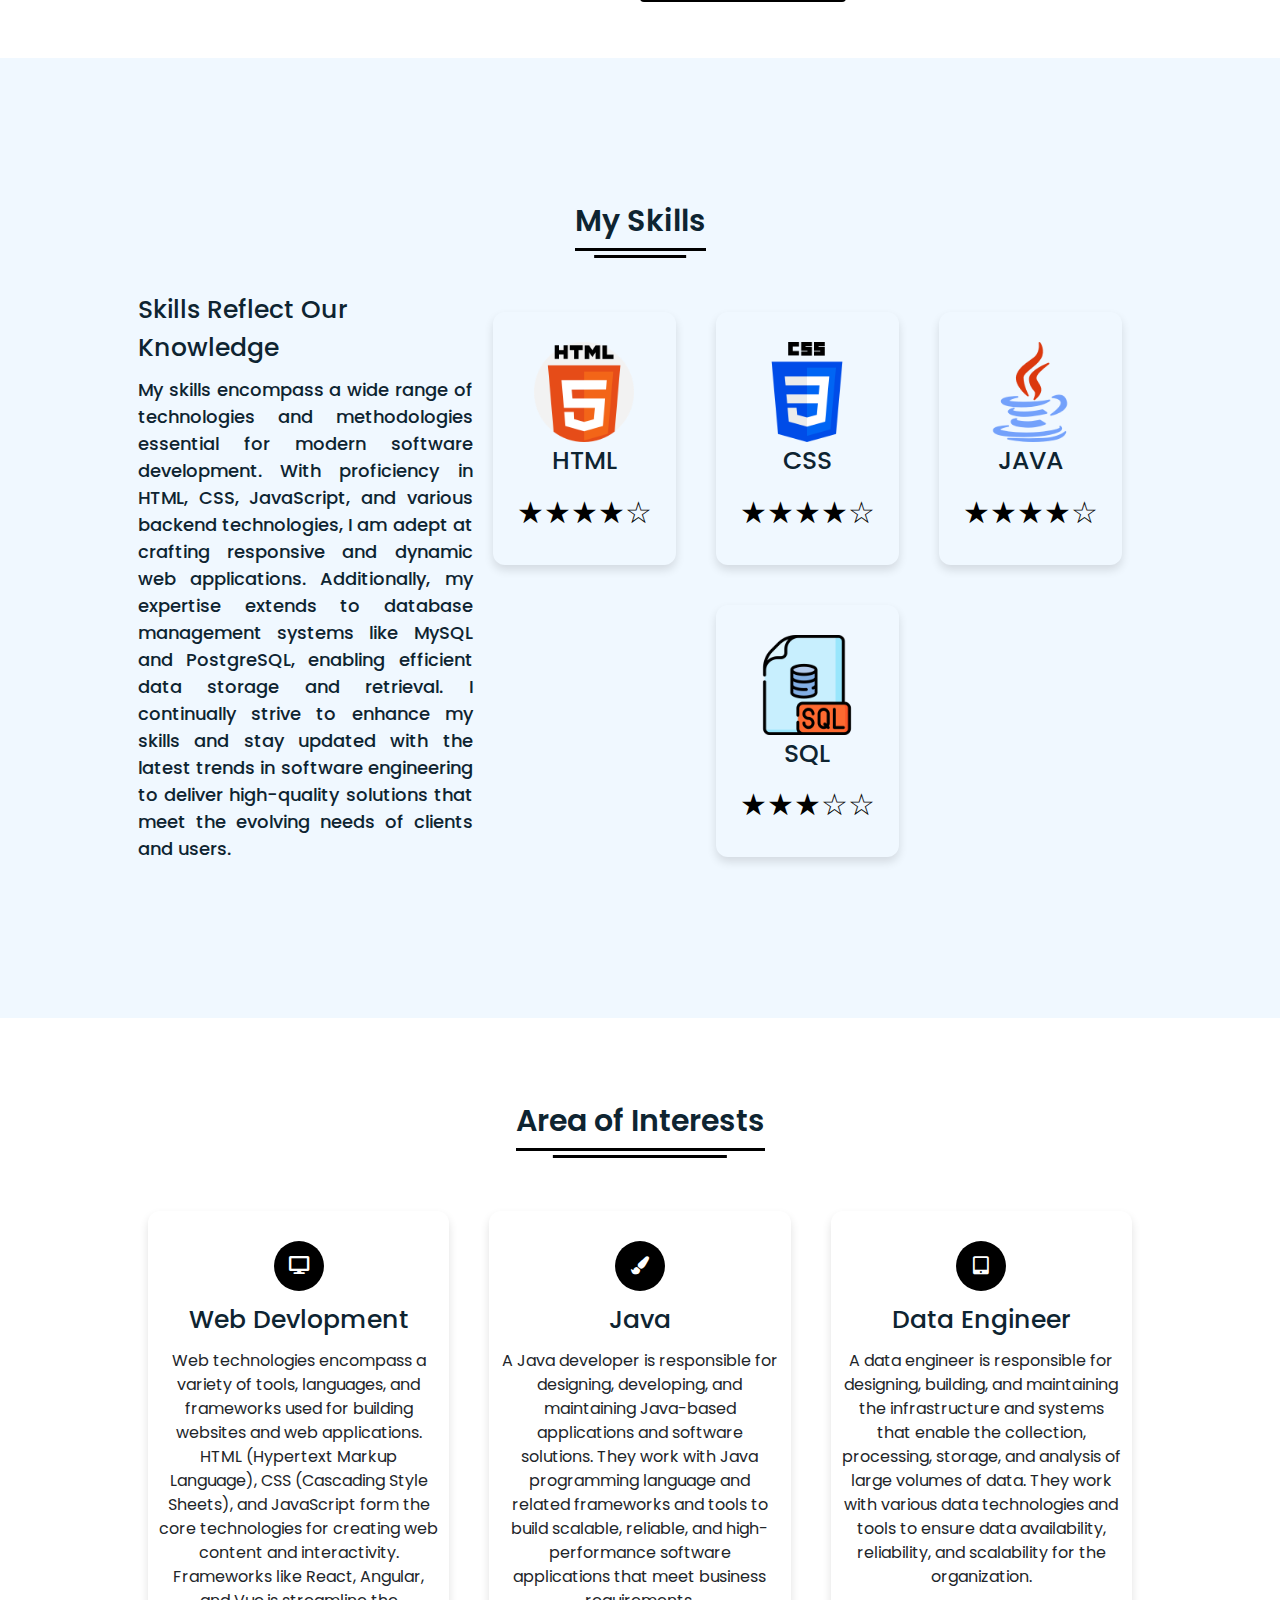
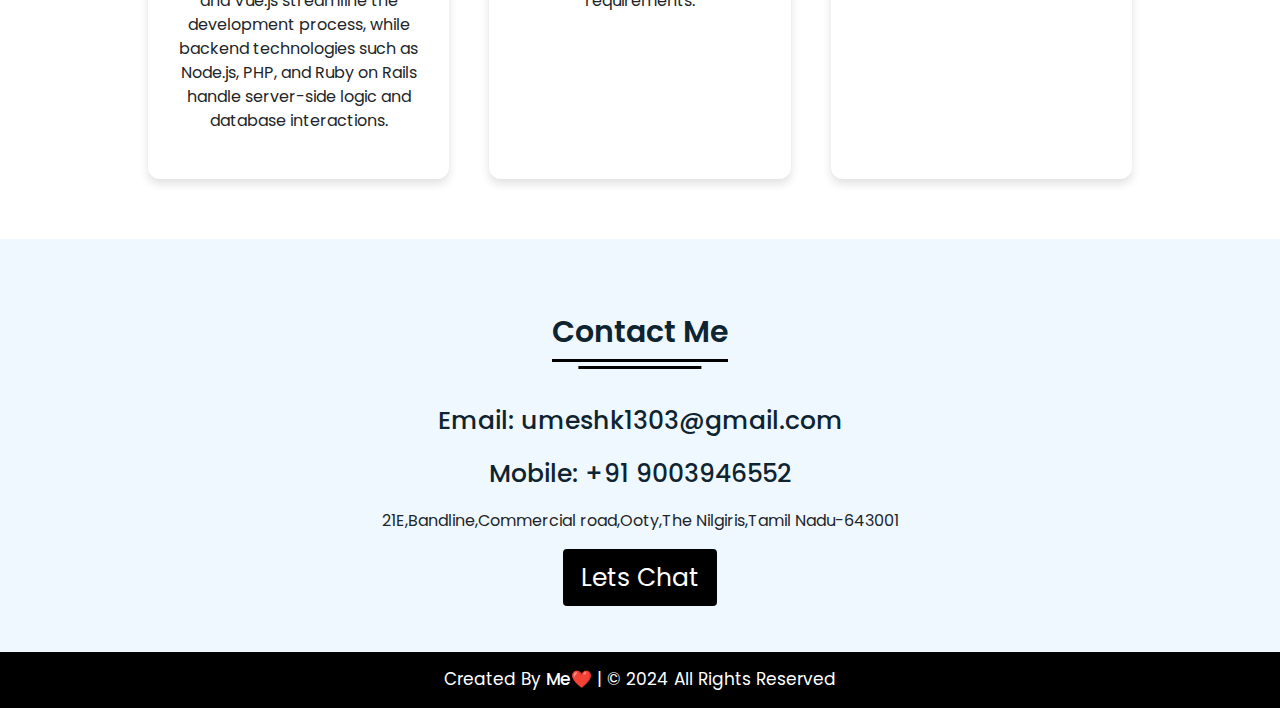
==== commit c2a79770: "My Portfolio" ====
--- a/index.html
+++ b/index.html
@@ -2,7 +2,7 @@
 <html lang="en" dir="ltr">
 <head>
     <meta charset="UTF-8" />
-    <title>Responsive Portfolio Website</title>
+    <title>Portfolio Website</title>
     <link rel="stylesheet" href="styles.css" />
     
     <link rel="stylesheet" href="https://stackpath.bootstrapcdn.com/bootstrap/4.5.2/css/bootstrap.min.css">
@@ -13,7 +13,6 @@
 </head>
 
 <body>
-
     <div class="scroll-button">
         <a href="#home"><i class="fas fa-arrow-up"></i></a>
     </div>
@@ -22,8 +21,8 @@
         <div class="navbar">
             <div class="logo">
                 <a href="https://umeshkumar-pf.netlify.app/">
-                    <img src="./img/logoGif.gif" alt="Umesh's Portfolio">
-                    <a href="https://umeshkumar-pf.netlify.app/">Umesh's Portfolio</a>
+                    <img src="./img/logo.mp4" alt="Umesh's Portfolio" />
+                    <span>Umesh's Portfolio</span>
                 </a>
             </div>
             
--- a/styles.css
+++ b/styles.css
@@ -1,3 +1,4 @@
+/* Your existing CSS */
 
 @import url('https://fonts.googleapis.com/css2?family=Poppins:wght@400;500;600;700&family=Ubuntu:wght@400;500;700&display=swap');
 
@@ -8,12 +9,35 @@
     text-decoration: none;
     scroll-behavior: smooth;
 }
-.logo img {
-    width: 50px; 
-    height: 50px; 
-}
-
-
+
+.navbar .logo a {
+    display: flex;
+    align-items: center;
+    text-decoration: none;
+    color: black;
+    font-size: 28px;
+}
+
+.navbar .logo img {
+    width: 40px;
+    height: 40px;
+    border-radius: 50%;
+    object-fit: cover;
+    margin-right: 10px;
+}
+
+@media (max-width: 750px) {
+    .navbar .logo a {
+        font-size: 20px;
+    }
+
+    .navbar .logo img {
+        width: 30px;
+        height: 30px;
+    }
+}
+
+/* Scrollbar styles */
 ::-webkit-scrollbar {
     width: 10px;
 }
@@ -23,7 +47,7 @@
 }
 
 ::-webkit-scrollbar-thumb {
-    background:black;
+    background: black;
     border-radius: 12px;
     transition: all 0.3s ease;
 }
@@ -31,7 +55,6 @@
 ::-webkit-scrollbar-thumb:hover {
     background: black;
 }
-
 
 nav {
     position: fixed;
@@ -43,7 +66,7 @@
 }
 
 nav.sticky {
-    background:black;
+    background: black;
     padding: 13px 0;
 }
 
@@ -92,7 +115,7 @@
 }
 
 nav.sticky .menu a:hover {
-    color:greenyellow;
+    color: greenyellow;
 }
 
 .navbar .media-icons a {
@@ -104,7 +127,6 @@
 nav.sticky .media-icons a {
     color: #FFF;
 }
-
 
 nav .menu-btn,
 .navbar .menu .cancel-btn {
@@ -130,6 +152,7 @@
     color: #fff;
 }
 
+/* home and others */
 
 .home {
     height: 100vh;
@@ -341,15 +364,15 @@
 }
 
 .skills-details .boxes {
-    width: 100%; /* Adjusted for responsiveness */
+    width: 100%; 
     display: flex;
     flex-wrap: wrap;
-    justify-content: center; /* Center the boxes */
+    justify-content: center; 
 }
 
 .skills-details .box {
-    width: calc(33.33% - 40px); /* Adjusted for responsiveness */
-    margin: 20px 20px; /* Adjusted for spacing */
+    width: calc(33.33% - 40px); 
+    margin: 20px 20px; 
     text-align: center;
     border-radius: 12px;
     padding: 30px 10px;
@@ -373,9 +396,7 @@
     }
 }
 
-
-
-/* My Services CSS */
+/* My interests CSS */
 .services .boxes {
     display: flex;
     flex-wrap: wrap;
@@ -555,7 +576,7 @@
 
     nav .navbar .media-icons {
         display: flex;
-        margin-top: 10px; 
+        margin-top: 10px;
     }
 
     nav .menu-btn,
@@ -623,5 +644,6 @@
             margin-bottom: 20px;
         }
     }
-       
-}+    
+}
+
